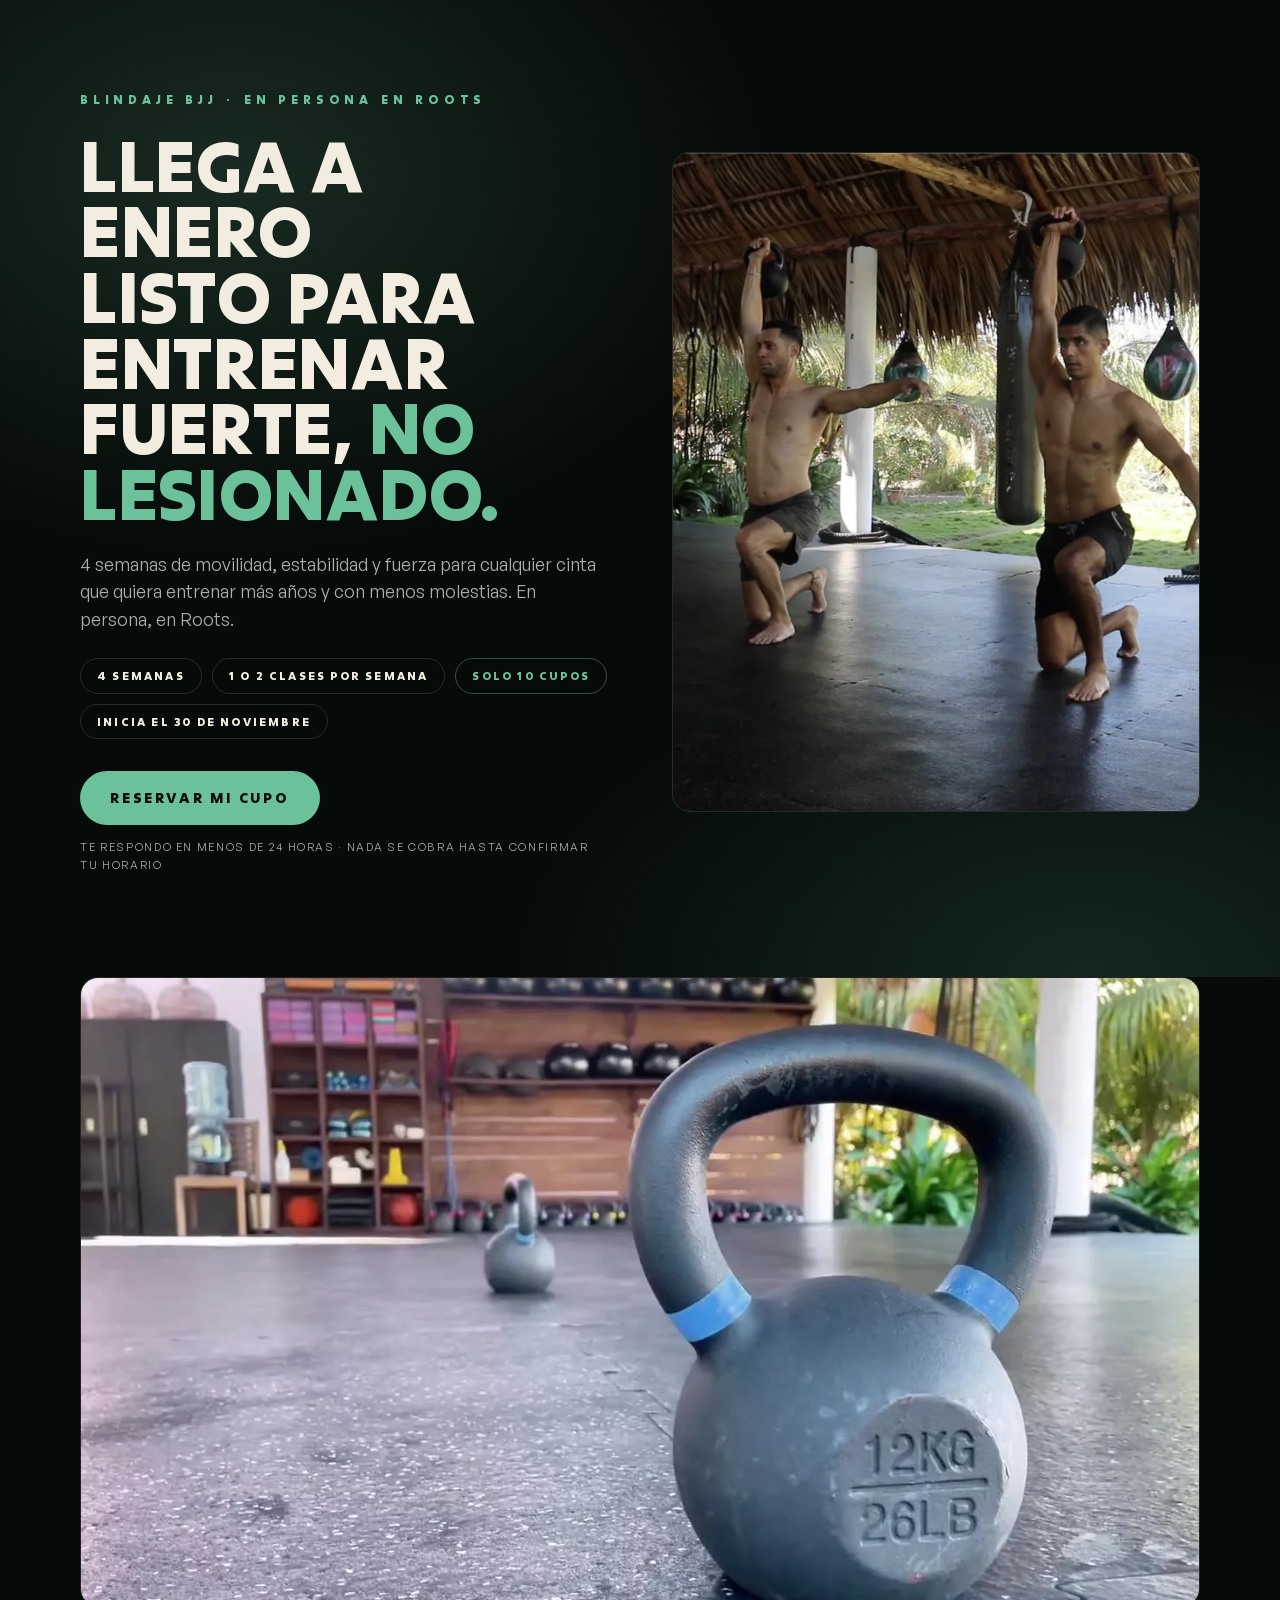
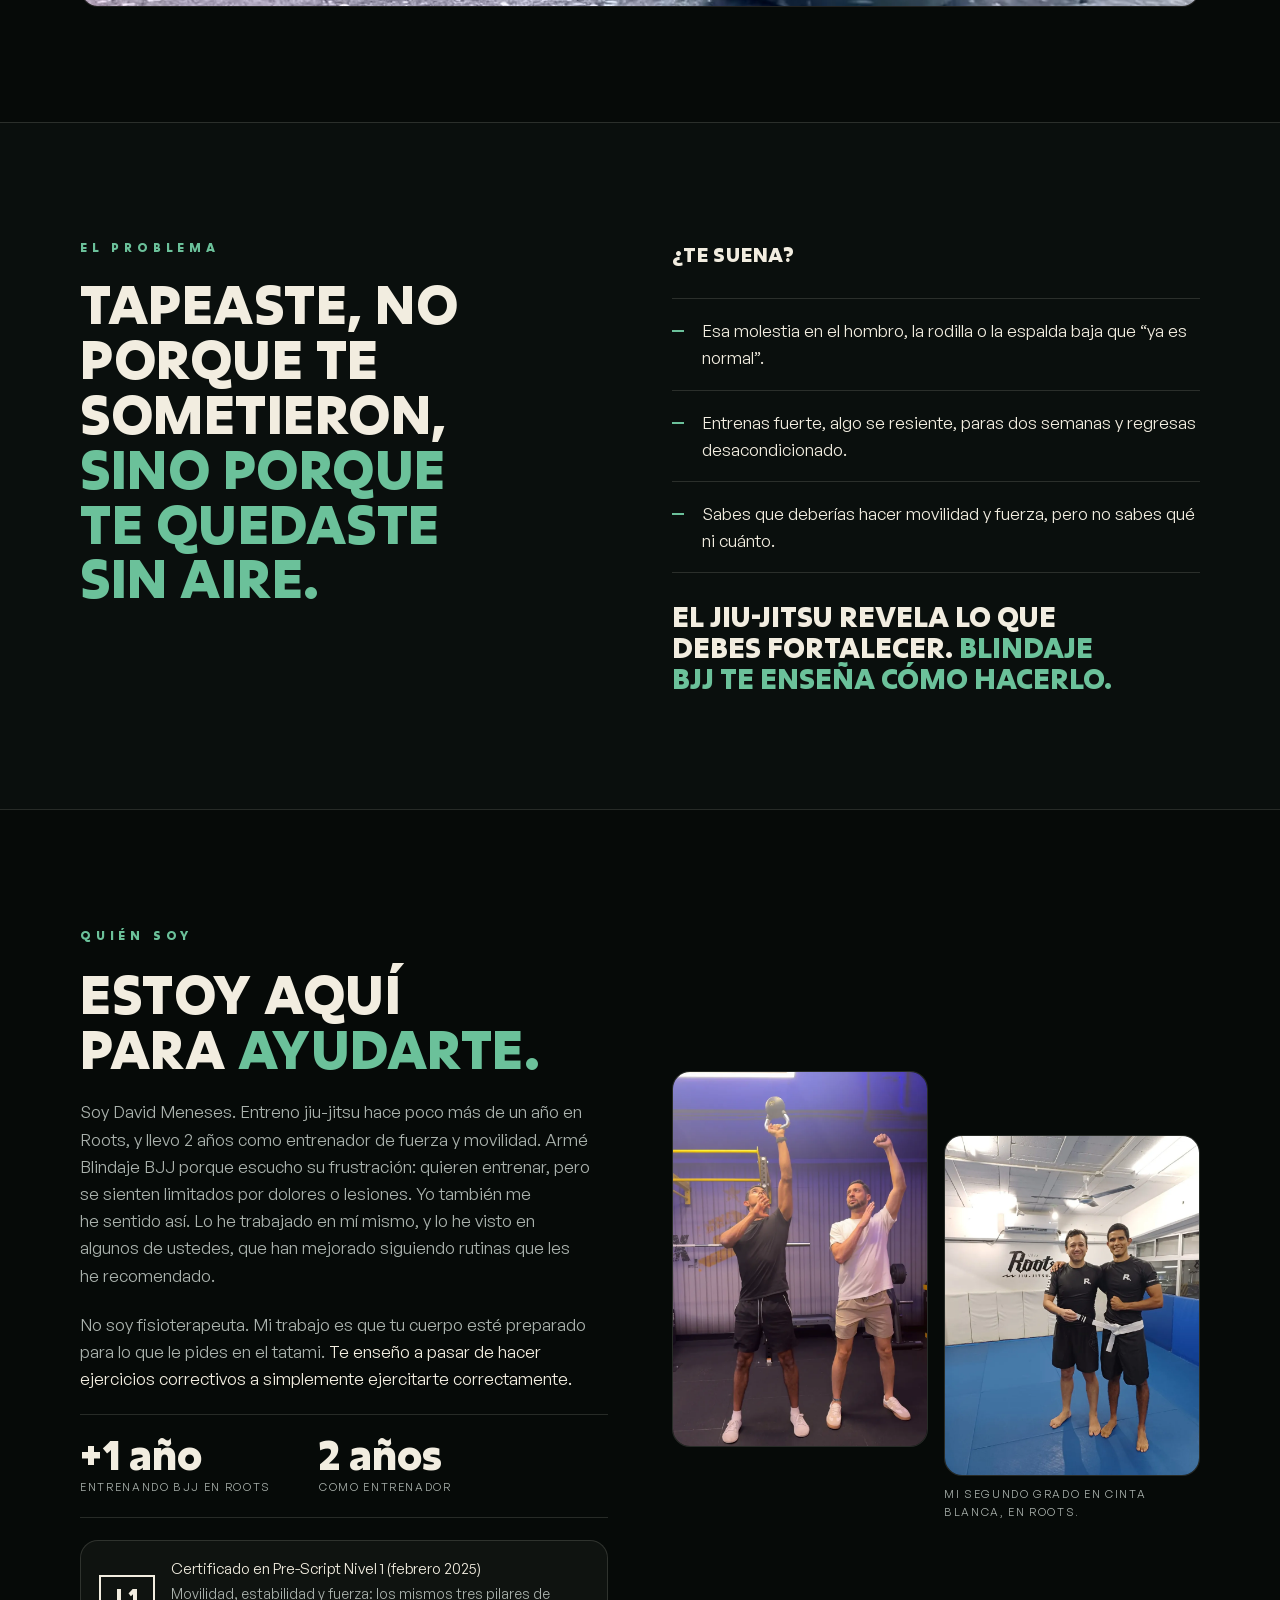
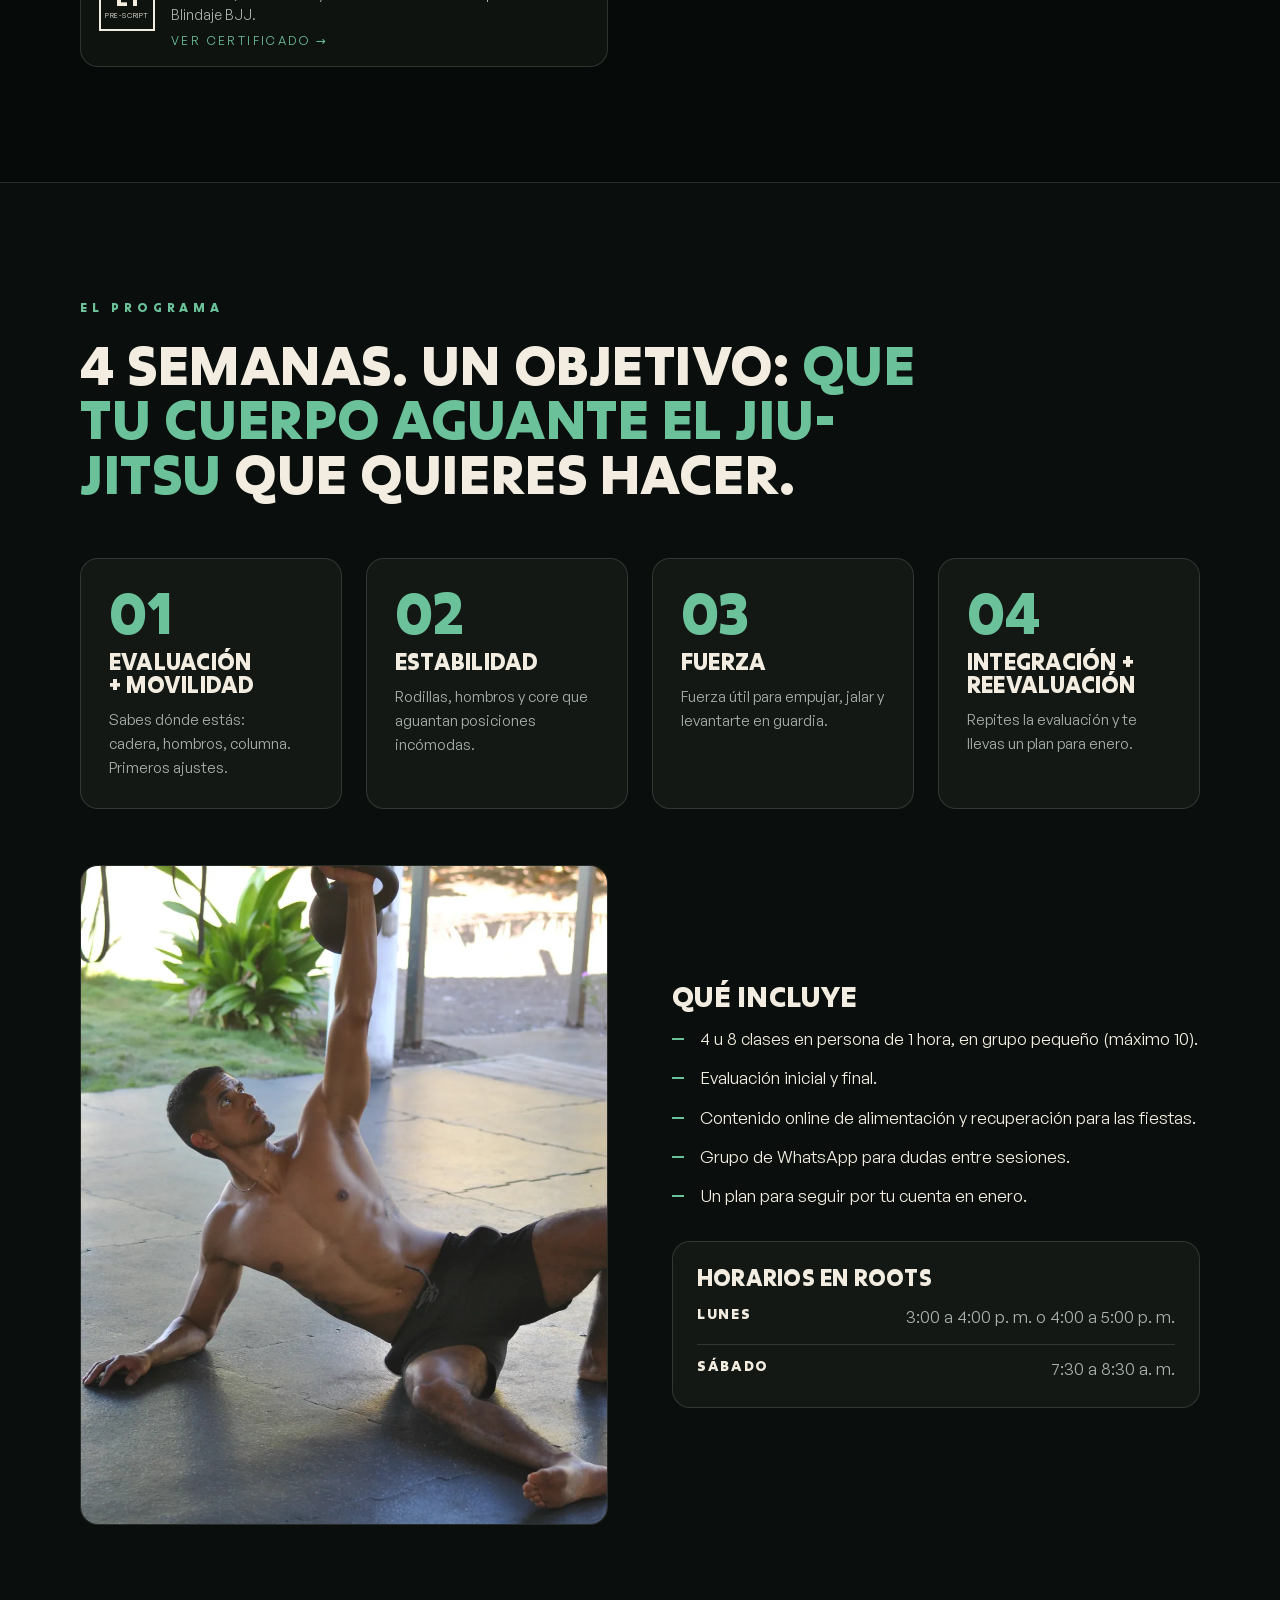
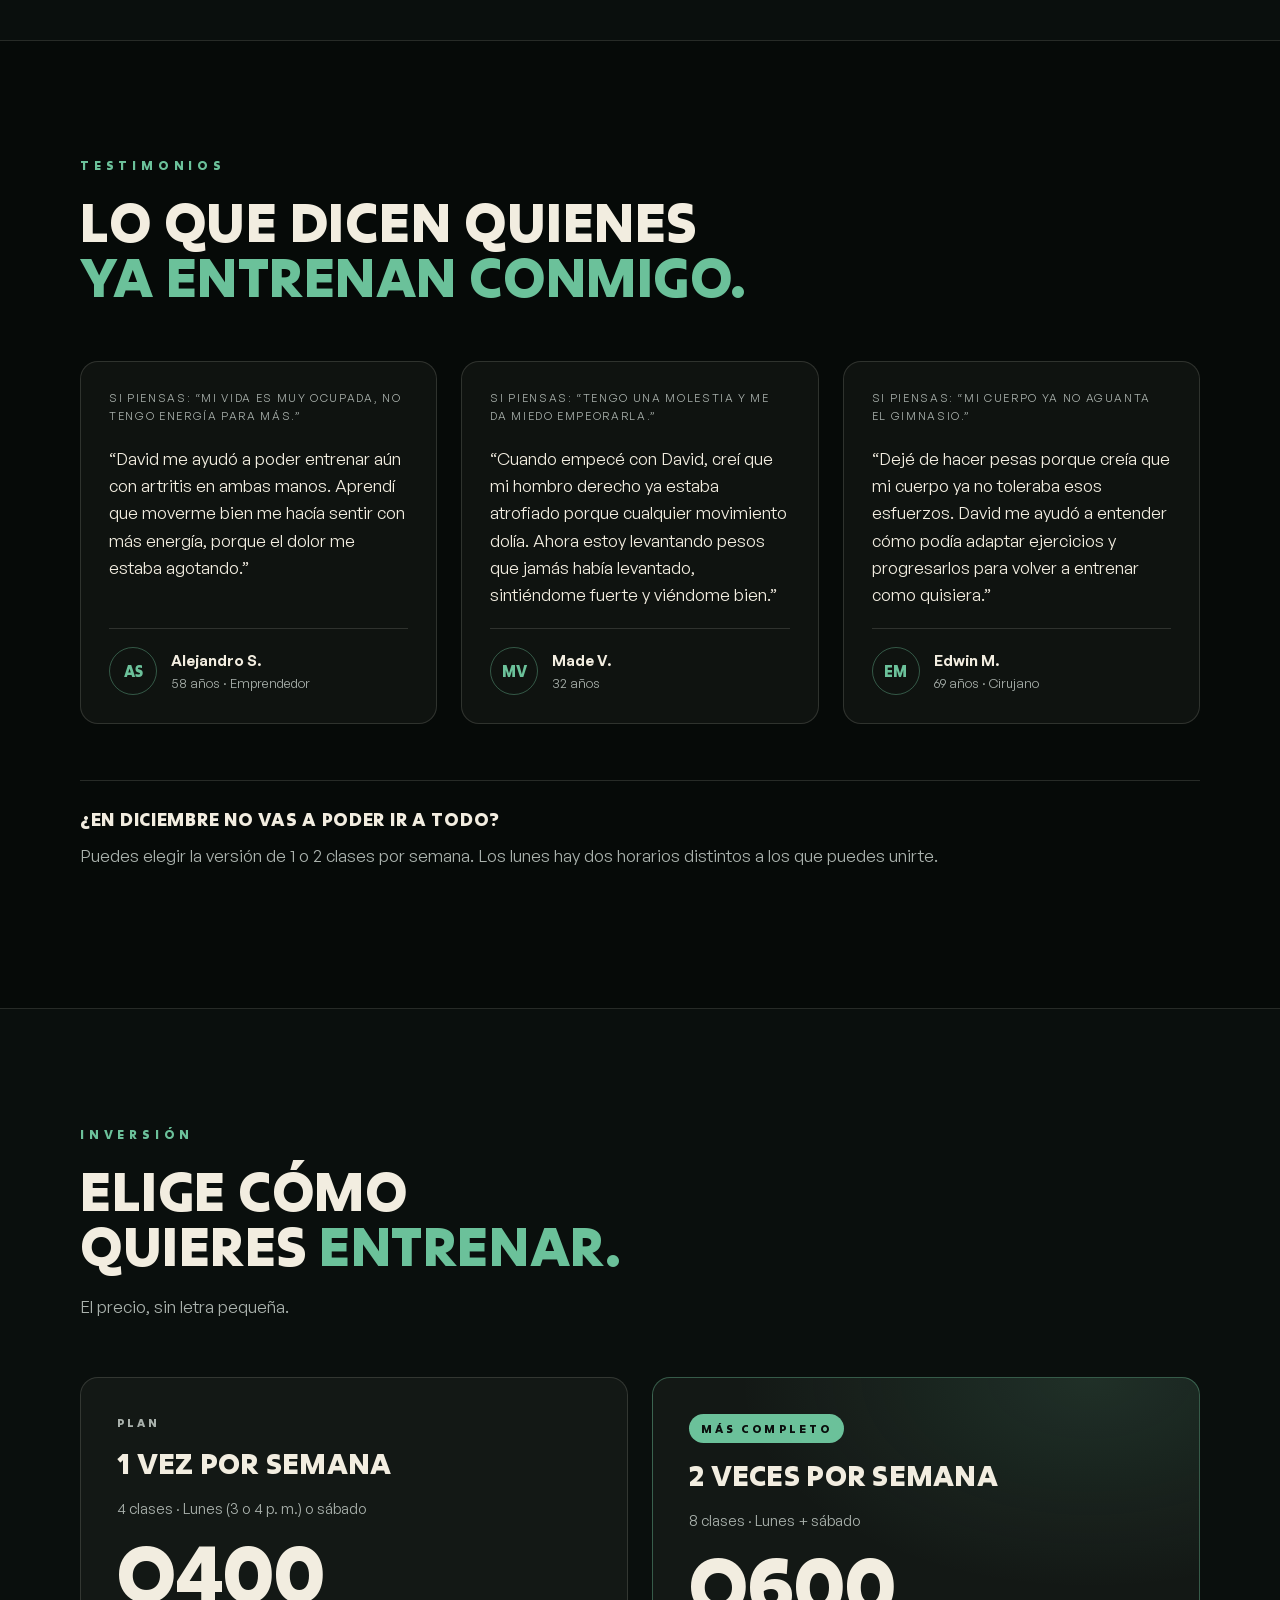
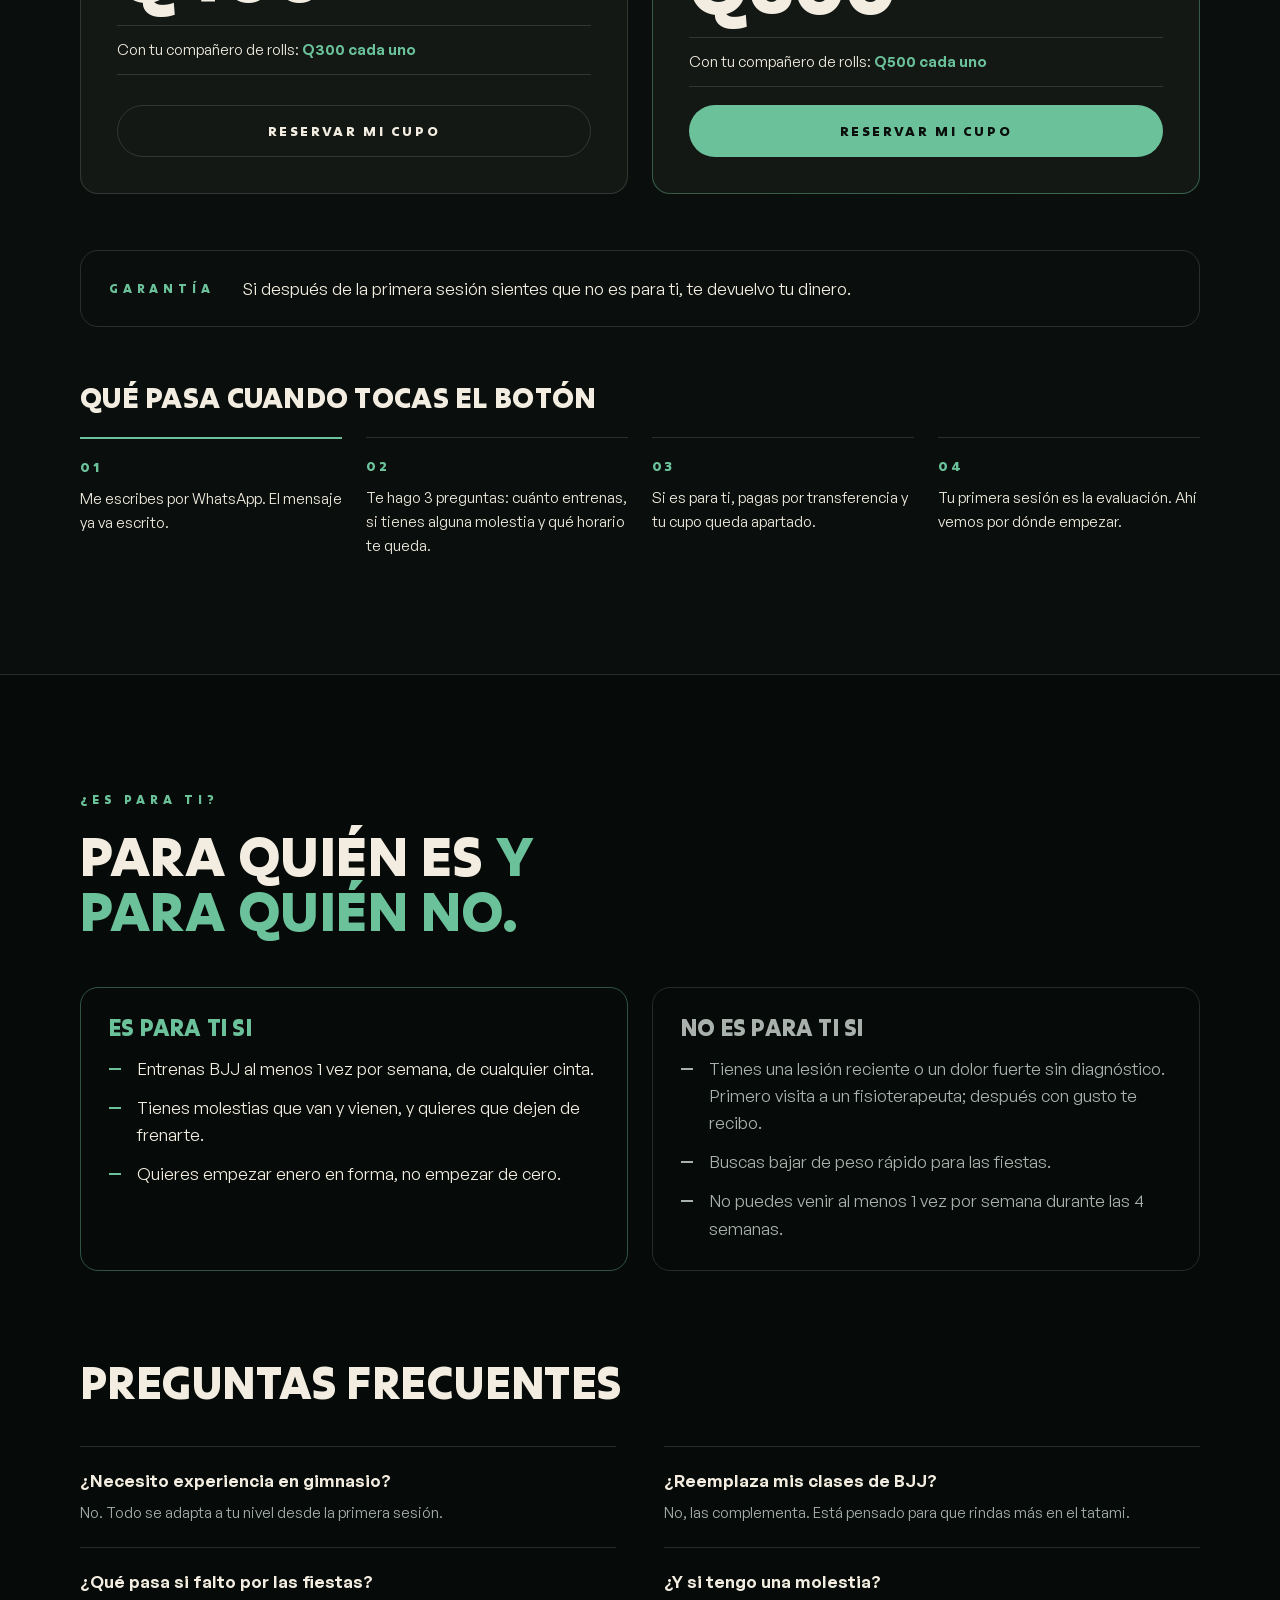
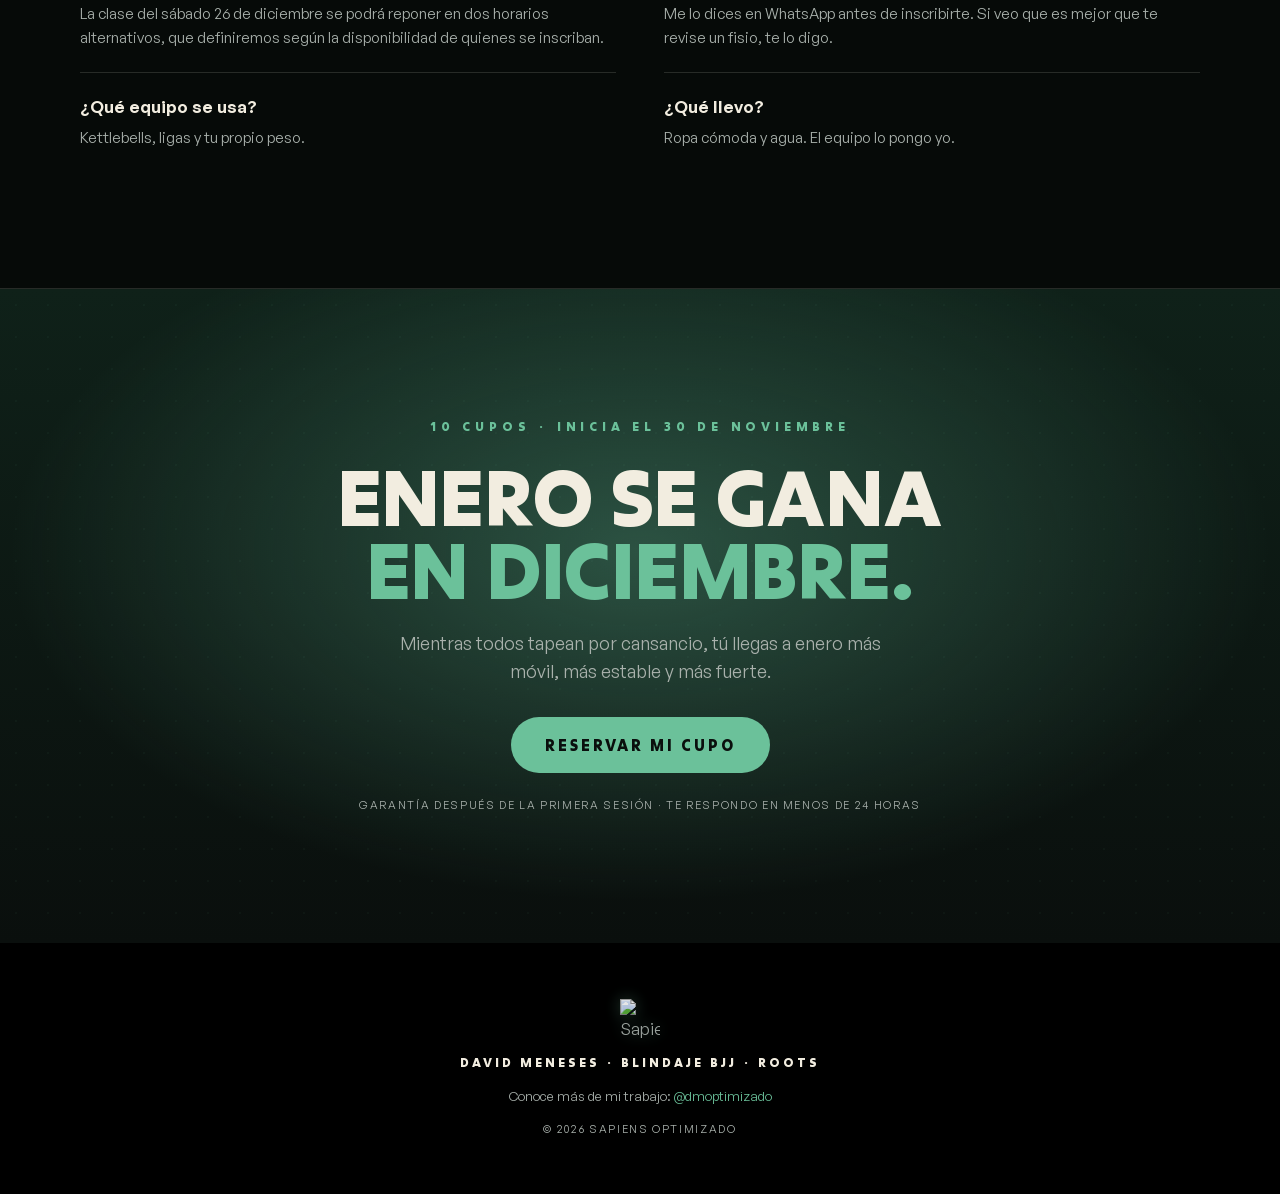
==== blindaje-bjj/index.html @ dcbd7879 "Agregar landing Blindaje BJJ Co-Authored-By: Claude Opus 5.5 <noreply@anthropic.com> Claude-Session:" ====
<!DOCTYPE html>
<html lang="es">
<head>
<meta charset="utf-8">
<meta name="viewport" content="width=device-width, initial-scale=1">
<title>Blindaje BJJ — 4 semanas para llegar a enero listo para entrenar</title>
<meta name="description" content="4 semanas de movilidad, estabilidad y fuerza para cualquier cinta que quiera entrenar más años y con menos molestias. En persona, en Roots. Solo 10 cupos.">
<meta name="theme-color" content="#0a0f0d">
<link rel="icon" href="../img/eye-logo.png" type="image/png">

<!-- Vista previa al compartir el link (WhatsApp, Instagram, Facebook) -->
<meta property="og:type" content="website">
<meta property="og:title" content="Blindaje BJJ — Llega a enero listo para entrenar fuerte">
<meta property="og:description" content="4 semanas de movilidad, estabilidad y fuerza para BJJ. En persona, en Roots. Solo 10 cupos.">
<meta property="og:image" content="https://sapiensoptimizado.com/blindaje-bjj/img/og-blindaje-bjj.jpg">
<meta property="og:url" content="https://sapiensoptimizado.com/blindaje-bjj/">
<meta name="twitter:card" content="summary_large_image">

<link rel="preload" href="fonts/Excon-Variable.woff2" as="font" type="font/woff2" crossorigin>
<link rel="preload" href="fonts/GeneralSans-Variable.woff2" as="font" type="font/woff2" crossorigin>
<link rel="stylesheet" href="css/estilos.css">
<script>document.documentElement.classList.add('js')</script>
<script src="js/main.js" defer></script>
</head>
<body>
<main>

<!-- 1. HERO -->
<section class="hero">
  <div class="wrap split">
    <div class="hero__text">
      <p class="eyebrow">Blindaje BJJ · En persona en Roots</p>
      <h1 class="hero__title">Llega a enero listo para entrenar fuerte, <em>no lesionado.</em></h1>
      <p class="lede">4 semanas de movilidad, estabilidad y fuerza para cualquier cinta que quiera entrenar más años y con menos molestias. En persona, en Roots.</p>
      <ul class="chips" aria-label="Detalles del programa">
        <li class="chip">4 semanas</li>
        <li class="chip">1 o 2 clases por semana</li>
        <li class="chip chip--accent">Solo 10 cupos</li>
        <li class="chip">Inicia el 30 de noviembre</li>
      </ul>
      <div class="cta-block">
        <a class="btn" href="https://wa.me/50234981148?text=Quiero%20construir%20mi%20blindaje%20para%20entrenar%20m%C3%A1s%20y%20sentirme%20mejor" target="_blank" rel="noopener">Reservar mi cupo</a>
        <p class="micro">Te respondo en menos de 24 horas · Nada se cobra hasta confirmar tu horario</p>
      </div>
    </div>
    <img class="photo hero__photo" src="img/hero-kbs.webp" width="1600" height="880" alt="David y un compañero haciendo press con kettlebell en rodilla" fetchpriority="high">
  </div>
</section>

<!-- VIDEO -->
<section class="video-band" aria-label="Video de entrenamiento">
  <div class="wrap">
    <video class="js-autoplay" src="video/entreno-kbs.mp4" poster="img/entreno-kbs-poster.webp" width="1280" height="720" autoplay muted loop playsinline preload="metadata" aria-label="David entrenando con kettlebells"></video>
  </div>
</section>

<!-- 2. EL PROBLEMA -->
<section class="section problem">
  <div class="wrap split split--top">
    <div class="section-head reveal">
      <p class="eyebrow">El problema</p>
      <h2 class="h2">Tapeaste, no porque te sometieron, <em>sino porque te quedaste sin aire.</em></h2>
    </div>
    <div class="problem__side reveal">
      <p class="problem__ask">¿Te suena?</p>
      <ul class="dash-list dash-list--ruled">
        <li>Esa molestia en el hombro, la rodilla o la espalda baja que “ya es normal”.</li>
        <li>Entrenas fuerte, algo se resiente, paras dos semanas y regresas desacondicionado.</li>
        <li>Sabes que deberías hacer movilidad y fuerza, pero no sabes qué ni cuánto.</li>
      </ul>
      <p class="statement">El jiu-jitsu revela lo que debes fortalecer. <em>Blindaje BJJ te enseña cómo hacerlo.</em></p>
    </div>
  </div>
</section>

<!-- 3. QUIÉN SOY -->
<section class="section section--alt">
  <div class="wrap split">
    <div class="about__text reveal">
      <p class="eyebrow">Quién soy</p>
      <h2 class="h2">Estoy aquí para <em>ayudarte.</em></h2>
      <p class="body-dim">Soy David Meneses. Entreno jiu-jitsu hace poco más de un año en Roots, y llevo 2 años como entrenador de fuerza y movilidad. Armé Blindaje BJJ porque escucho su frustración: quieren entrenar, pero se sienten limitados por dolores o lesiones. Yo también me he sentido así. Lo he trabajado en mí mismo, y lo he visto en algunos de ustedes, que han mejorado siguiendo rutinas que les he recomendado.</p>
      <p class="body-dim">No soy fisioterapeuta. Mi trabajo es que tu cuerpo esté preparado para lo que le pides en el tatami. <strong>Te enseño a pasar de hacer ejercicios correctivos a simplemente ejercitarte correctamente.</strong></p>
      <div class="stats">
        <div class="stat"><span class="stat__num">+1 año</span><span class="micro">Entrenando BJJ en Roots</span></div>
        <div class="stat"><span class="stat__num">2 años</span><span class="micro">Como entrenador</span></div>
      </div>
      <div class="cert">
        <div class="cert__badge" aria-hidden="true"><b>L1</b><span>Pre-Script</span></div>
        <div class="cert__text">
          <p class="cert__title">Certificado en Pre-Script Nivel 1 (febrero 2025)</p>
          <p class="cert__desc">Movilidad, estabilidad y fuerza: los mismos tres pilares de Blindaje BJJ.</p>
          <a class="link-arrow" href="img/certificado-prescript.jpg" target="_blank" rel="noopener">Ver certificado →</a>
        </div>
      </div>
    </div>
    <div class="about__photos reveal">
      <img class="photo photo--tall" src="img/entrenando.webp" width="900" height="1600" alt="David corrigiendo a un alumno en un ejercicio con kettlebell" loading="lazy">
      <figure>
        <img class="photo" src="img/grado-roots.webp" width="900" height="1200" alt="David recibiendo su grado en cinta blanca en Roots Jiu-Jitsu" loading="lazy">
        <figcaption class="micro">Mi segundo grado en cinta blanca, en Roots.</figcaption>
      </figure>
    </div>
  </div>
</section>

<!-- 4. EL PROGRAMA -->
<section class="section">
  <div class="wrap stack">
    <div class="section-head reveal">
      <p class="eyebrow">El programa</p>
      <h2 class="h2">4 semanas. Un objetivo: <em>que tu cuerpo aguante el jiu-jitsu</em> que quieres hacer.</h2>
    </div>
    <ol class="grid grid--4">
      <li class="card week reveal"><span class="week__num">01</span><h3 class="h3 h3--sm">Evaluación + movilidad</h3><p>Sabes dónde estás: cadera, hombros, columna. Primeros ajustes.</p></li>
      <li class="card week reveal"><span class="week__num">02</span><h3 class="h3 h3--sm">Estabilidad</h3><p>Rodillas, hombros y core que aguantan posiciones incómodas.</p></li>
      <li class="card week reveal"><span class="week__num">03</span><h3 class="h3 h3--sm">Fuerza</h3><p>Fuerza útil para empujar, jalar y levantarte en guardia.</p></li>
      <li class="card week reveal"><span class="week__num">04</span><h3 class="h3 h3--sm">Integración + reevaluación</h3><p>Repites la evaluación y te llevas un plan para enero.</p></li>
    </ol>
    <div class="split">
      <img class="photo program__photo reveal" src="img/turkish-get-up.webp" width="1000" height="1490" alt="David haciendo un Turkish get-up con kettlebell" loading="lazy">
      <div class="program__side reveal">
        <div class="program__includes">
          <h3 class="h3">Qué incluye</h3>
          <ul class="dash-list">
            <li>4 u 8 clases en persona de 1 hora, en grupo pequeño (máximo 10).</li>
            <li>Evaluación inicial y final.</li>
            <li>Contenido online de alimentación y recuperación para las fiestas.</li>
            <li>Grupo de WhatsApp para dudas entre sesiones.</li>
            <li>Un plan para seguir por tu cuenta en enero.</li>
          </ul>
        </div>
        <div class="card schedule">
          <h3 class="h3 h3--sm">Horarios en Roots</h3>
          <div class="schedule__row"><span class="schedule__day">Lunes</span><span class="schedule__time">3:00 a 4:00 p. m. o 4:00 a 5:00 p. m.</span></div>
          <div class="schedule__row"><span class="schedule__day">Sábado</span><span class="schedule__time">7:30 a 8:30 a. m.</span></div>
        </div>
      </div>
    </div>
  </div>
</section>

<!-- 5. TESTIMONIOS -->
<section class="section section--alt">
  <div class="wrap stack">
    <div class="section-head reveal">
      <p class="eyebrow">Testimonios</p>
      <h2 class="h2">Lo que dicen quienes <em>ya entrenan conmigo.</em></h2>
    </div>
    <div class="grid grid--3">
      <figure class="card quote reveal">
        <p class="micro">Si piensas: “Mi vida es muy ocupada, no tengo energía para más.”</p>
        <blockquote class="quote__quote" style="margin:0">“David me ayudó a poder entrenar aún con artritis en ambas manos. Aprendí que moverme bien me hacía sentir con más energía, porque el dolor me estaba agotando.”</blockquote>
        <figcaption class="quote__who"><span class="avatar" aria-hidden="true">AS</span><span><span class="quote__name">Alejandro S.</span><span class="quote__meta">58 años · Emprendedor</span></span></figcaption>
      </figure>
      <figure class="card quote reveal">
        <p class="micro">Si piensas: “Tengo una molestia y me da miedo empeorarla.”</p>
        <blockquote class="quote__quote" style="margin:0">“Cuando empecé con David, creí que mi hombro derecho ya estaba atrofiado porque cualquier movimiento dolía. Ahora estoy levantando pesos que jamás había levantado, sintiéndome fuerte y viéndome bien.”</blockquote>
        <figcaption class="quote__who"><span class="avatar" aria-hidden="true">MV</span><span><span class="quote__name">Made V.</span><span class="quote__meta">32 años</span></span></figcaption>
      </figure>
      <figure class="card quote reveal">
        <p class="micro">Si piensas: “Mi cuerpo ya no aguanta el gimnasio.”</p>
        <blockquote class="quote__quote" style="margin:0">“Dejé de hacer pesas porque creía que mi cuerpo ya no toleraba esos esfuerzos. David me ayudó a entender cómo podía adaptar ejercicios y progresarlos para volver a entrenar como quisiera.”</blockquote>
        <figcaption class="quote__who"><span class="avatar" aria-hidden="true">EM</span><span><span class="quote__name">Edwin M.</span><span class="quote__meta">69 años · Cirujano</span></span></figcaption>
      </figure>
    </div>
    <div class="inline-faq reveal">
      <p class="inline-faq__q">¿En diciembre no vas a poder ir a todo?</p>
      <p class="inline-faq__a">Puedes elegir la versión de 1 o 2 clases por semana. Los lunes hay dos horarios distintos a los que puedes unirte.</p>
    </div>
  </div>
</section>

<!-- 6. PRECIO -->
<section class="section" id="precio">
  <div class="wrap stack">
    <div class="section-head reveal">
      <p class="eyebrow">Inversión</p>
      <h2 class="h2">Elige cómo quieres <em>entrenar.</em></h2>
      <p class="body-dim">El precio, sin letra pequeña.</p>
    </div>
    <div class="grid grid--2">
      <article class="card plan reveal">
        <p class="plan__label">Plan</p>
        <h3 class="h3">1 vez por semana</h3>
        <p class="plan__detail">4 clases · Lunes (3 o 4 p. m.) o sábado</p>
        <p class="plan__price">Q400</p>
        <p class="plan__partner">Con tu compañero de rolls: <b>Q300 cada uno</b></p>
        <a class="btn btn--ghost" href="https://wa.me/50234981148?text=Quiero%20construir%20mi%20blindaje%20para%20entrenar%20m%C3%A1s%20y%20sentirme%20mejor" target="_blank" rel="noopener">Reservar mi cupo</a>
      </article>
      <article class="card plan plan--featured reveal">
        <p class="plan__badge">Más completo</p>
        <h3 class="h3">2 veces por semana</h3>
        <p class="plan__detail">8 clases · Lunes + sábado</p>
        <p class="plan__price">Q600</p>
        <p class="plan__partner">Con tu compañero de rolls: <b>Q500 cada uno</b></p>
        <a class="btn" href="https://wa.me/50234981148?text=Quiero%20construir%20mi%20blindaje%20para%20entrenar%20m%C3%A1s%20y%20sentirme%20mejor" target="_blank" rel="noopener">Reservar mi cupo</a>
      </article>
    </div>
    <div class="guarantee reveal">
      <p class="eyebrow">Garantía</p>
      <p>Si después de la primera sesión sientes que no es para ti, te devuelvo tu dinero.</p>
    </div>
    <div class="stack reveal" style="gap:24px">
      <h3 class="h3">Qué pasa cuando tocas el botón</h3>
      <ol class="steps">
        <li><span class="steps__num">01</span><span>Me escribes por WhatsApp. El mensaje ya va escrito.</span></li>
        <li><span class="steps__num">02</span><span>Te hago 3 preguntas: cuánto entrenas, si tienes alguna molestia y qué horario te queda.</span></li>
        <li><span class="steps__num">03</span><span>Si es para ti, pagas por transferencia y tu cupo queda apartado.</span></li>
        <li><span class="steps__num">04</span><span>Tu primera sesión es la evaluación. Ahí vemos por dónde empezar.</span></li>
      </ol>
    </div>
  </div>
</section>

<!-- 7. PARA QUIÉN + FAQ -->
<section class="section section--alt">
  <div class="wrap stack" style="gap:clamp(56px,7vw,96px)">
    <div class="stack" style="gap:clamp(32px,4vw,48px)">
      <div class="section-head reveal">
        <p class="eyebrow">¿Es para ti?</p>
        <h2 class="h2">Para quién es <em>y para quién no.</em></h2>
      </div>
      <div class="grid grid--2">
        <div class="fit fit--yes reveal">
          <h3 class="h3 h3--sm">Es para ti si</h3>
          <ul class="dash-list">
            <li>Entrenas BJJ al menos 1 vez por semana, de cualquier cinta.</li>
            <li>Tienes molestias que van y vienen, y quieres que dejen de frenarte.</li>
            <li>Quieres empezar enero en forma, no empezar de cero.</li>
          </ul>
        </div>
        <div class="fit fit--no reveal">
          <h3 class="h3 h3--sm">No es para ti si</h3>
          <ul class="dash-list dash-list--muted">
            <li>Tienes una lesión reciente o un dolor fuerte sin diagnóstico. Primero visita a un fisioterapeuta; después con gusto te recibo.</li>
            <li>Buscas bajar de peso rápido para las fiestas.</li>
            <li>No puedes venir al menos 1 vez por semana durante las 4 semanas.</li>
          </ul>
        </div>
      </div>
    </div>
    <div class="stack" style="gap:clamp(28px,4vw,40px)">
      <h2 class="faq-title reveal">Preguntas frecuentes</h2>
      <div class="faq">
        <div class="faq__item"><h3>¿Necesito experiencia en gimnasio?</h3><p>No. Todo se adapta a tu nivel desde la primera sesión.</p></div>
        <div class="faq__item"><h3>¿Reemplaza mis clases de BJJ?</h3><p>No, las complementa. Está pensado para que rindas más en el tatami.</p></div>
        <div class="faq__item"><h3>¿Qué pasa si falto por las fiestas?</h3><p>La clase del sábado 26 de diciembre se podrá reponer en dos horarios alternativos, que definiremos según la disponibilidad de quienes se inscriban.</p></div>
        <div class="faq__item"><h3>¿Y si tengo una molestia?</h3><p>Me lo dices en WhatsApp antes de inscribirte. Si veo que es mejor que te revise un fisio, te lo digo.</p></div>
        <div class="faq__item"><h3>¿Qué equipo se usa?</h3><p>Kettlebells, ligas y tu propio peso.</p></div>
        <div class="faq__item"><h3>¿Qué llevo?</h3><p>Ropa cómoda y agua. El equipo lo pongo yo.</p></div>
      </div>
    </div>
  </div>
</section>

<!-- 8. CIERRE -->
<section class="closing">
  <div class="closing__inner reveal">
    <p class="eyebrow">10 cupos · Inicia el 30 de noviembre</p>
    <h2 class="closing__title">Enero se gana <em>en diciembre.</em></h2>
    <p class="lede">Mientras todos tapean por cansancio, tú llegas a enero más móvil, más estable y más fuerte.</p>
    <a class="btn btn--lg" href="https://wa.me/50234981148?text=Quiero%20construir%20mi%20blindaje%20para%20entrenar%20m%C3%A1s%20y%20sentirme%20mejor" target="_blank" rel="noopener">Reservar mi cupo</a>
    <p class="micro">Garantía después de la primera sesión · Te respondo en menos de 24 horas</p>
  </div>
</section>

</main>

<footer class="footer">
  <div class="footer__inner">
    <img class="footer__mark" src="../img/eye-logo.png" width="40" height="40" alt="Sapiens Optimizado" loading="lazy">
    <p class="footer__name">David Meneses · Blindaje BJJ · Roots</p>
    <p class="footer__ig">Conoce más de mi trabajo: <a href="https://www.instagram.com/dmoptimizado/" target="_blank" rel="noopener">@dmoptimizado</a></p>
    <p class="micro">© <span id="year">2026</span> Sapiens Optimizado</p>
  </div>
</footer>
</body>
</html>
---- blindaje-bjj/css/estilos.css ----
/* Blindaje BJJ — landing page · Sapiens Optimizado (tema oscuro web) */

/* ── Fuentes ─────────────────────────────────────────────── */
@font-face{
  font-family:"Excon";
  src:url("../fonts/Excon-Variable.woff2") format("woff2");
  font-weight:100 900;
  font-style:normal;
  font-display:swap;
}
@font-face{
  font-family:"General Sans";
  src:url("../fonts/GeneralSans-Variable.woff2") format("woff2");
  font-weight:200 700;
  font-style:normal;
  font-display:swap;
}

/* ── Tokens (Sapiens Optimizado Design System) ───────────── */
:root{
  --bg:#0a0f0d;
  --bg-alt:#060a08;
  --black:#000;
  --ink:#f2ede0;
  --ink-dim:#a9b1ac;
  --green:#6bc19a;
  --green-mid:#4a8a70;
  --green-deep:#1b3b30;
  --line:rgba(242,237,224,.14);
  --line-accent:rgba(107,193,154,.4);
  --card:rgba(242,237,224,.04);
  --card-hover:rgba(107,193,154,.08);

  --font-display:"Excon","Bebas Neue","Arial Narrow",sans-serif;
  --font-body:"General Sans","Inter",system-ui,-apple-system,sans-serif;

  --wrap:1200px;
  --gutter:clamp(20px,4vw,40px);
  --section-y:clamp(72px,9vw,128px);
  --radius-card:18px;
  --radius-pill:999px;

  --ease:cubic-bezier(.2,.7,.2,1);
  --shadow-action:0 20px 40px -20px rgba(107,193,154,.7);
  --shadow-cta-strong:0 20px 50px -20px rgba(107,193,154,.9);
}

/* ── Base ────────────────────────────────────────────────── */
*,*::before,*::after{box-sizing:border-box}
html{-webkit-text-size-adjust:100%}
body{
  margin:0;
  background:var(--bg);
  color:var(--ink);
  font-family:var(--font-body);
  font-size:17px;
  line-height:1.6;
  -webkit-font-smoothing:antialiased;
}
img,video{display:block;max-width:100%;height:auto}
h1,h2,h3{
  margin:0;
  font-family:var(--font-display);
  font-weight:800;
  text-transform:uppercase;
  letter-spacing:.01em;
  text-wrap:balance;
}
h1 em,h2 em,h3 em,.statement em{font-style:normal;color:var(--green)}
p{margin:0;text-wrap:pretty}
ul,ol{margin:0;padding:0;list-style:none}
figure{margin:0}
a{color:var(--green);text-decoration:none;transition:color .25s var(--ease)}
a:hover{color:var(--ink)}
:focus-visible{outline:2px solid var(--green);outline-offset:3px}

.wrap{max-width:var(--wrap);margin:0 auto;padding:0 var(--gutter)}
.section{padding:var(--section-y) 0}
.section--alt{background:var(--bg-alt);border-top:1px solid var(--line);border-bottom:1px solid var(--line)}
.split{display:grid;grid-template-columns:repeat(auto-fit,minmax(min(100%,460px),1fr));gap:clamp(36px,5vw,72px);align-items:center}
.split--top{align-items:start}
.stack{display:flex;flex-direction:column;gap:clamp(40px,5vw,56px)}
.section-head{display:flex;flex-direction:column;gap:20px;max-width:880px}

/* ── Tipografía ──────────────────────────────────────────── */
.eyebrow{
  font-family:var(--font-display);font-weight:800;
  font-size:12px;letter-spacing:.4em;text-transform:uppercase;color:var(--green);
}
.h2{font-size:clamp(32px,4.2vw,56px);line-height:1.02}
.h3{font-size:28px;line-height:1.05}
.h3--sm{font-size:22px}
.lede{max-width:52ch;color:var(--ink-dim);font-size:clamp(17px,1.4vw,20px);line-height:1.55}
.body-dim{color:var(--ink-dim);max-width:60ch}
.micro{font-size:11px;letter-spacing:.15em;text-transform:uppercase;color:var(--ink-dim)}
.statement{font-family:var(--font-display);font-weight:800;font-size:clamp(22px,2.2vw,30px);line-height:1.1;text-transform:uppercase;text-wrap:balance}

/* ── Botones ─────────────────────────────────────────────── */
.btn{
  display:inline-flex;align-items:center;justify-content:center;
  min-height:54px;padding:14px 30px;border-radius:var(--radius-pill);
  background:var(--green);color:var(--bg);
  font-family:var(--font-display);font-weight:800;font-size:14px;letter-spacing:.2em;text-transform:uppercase;
  transition:transform .25s var(--ease),box-shadow .25s var(--ease),border-color .25s var(--ease),color .25s var(--ease);
}
.btn:hover{color:var(--bg);transform:translateY(-2px);box-shadow:var(--shadow-action)}
.btn--ghost{background:transparent;color:var(--ink);border:1px solid var(--line)}
.btn--ghost:hover{color:var(--green);border-color:var(--green);transform:none;box-shadow:none}
.btn--lg{min-height:56px;padding:16px 34px;font-size:15px}
.btn--lg:hover{transform:translateY(-3px);box-shadow:var(--shadow-cta-strong)}

/* ── Lista con guion verde ───────────────────────────────── */
.dash-list{display:flex;flex-direction:column;gap:12px}
.dash-list li{display:flex;gap:16px;align-items:baseline}
.dash-list li::before{content:"";flex:none;width:12px;height:2px;background:var(--green);transform:translateY(-5px)}
.dash-list--muted{color:var(--ink-dim)}
.dash-list--muted li::before{background:var(--ink-dim)}
.dash-list--ruled{gap:0}
.dash-list--ruled li{padding:18px 0;border-top:1px solid var(--line);gap:18px}
.dash-list--ruled li:last-child{border-bottom:1px solid var(--line)}

/* ── Tarjetas ────────────────────────────────────────────── */
.card{
  background:var(--card);border:1px solid var(--line);border-radius:var(--radius-card);
  padding:28px;display:flex;flex-direction:column;gap:12px;
}
.grid{display:grid;gap:24px}
.grid--4{grid-template-columns:repeat(auto-fit,minmax(min(100%,240px),1fr))}
.grid--3{grid-template-columns:repeat(auto-fit,minmax(min(100%,300px),1fr))}
.grid--2{grid-template-columns:repeat(auto-fit,minmax(min(100%,340px),1fr))}
.photo{width:100%;object-fit:cover;border-radius:var(--radius-card);border:1px solid var(--line);background:var(--bg-alt)}

/* ── 1. Hero ─────────────────────────────────────────────── */
.hero{
  padding:clamp(48px,7vw,104px) 0 clamp(64px,8vw,112px);
  background:
    radial-gradient(900px 640px at 18% 18%,rgba(107,193,154,.18),transparent 60%),
    radial-gradient(900px 520px at 85% 100%,rgba(27,59,48,.6),transparent 65%),
    var(--bg-alt);
}
.hero__text{display:flex;flex-direction:column;gap:24px}
.hero__title{font-size:clamp(42px,5.4vw,80px);line-height:.95}
.chips{display:flex;flex-wrap:wrap;gap:10px}
.chip{
  padding:8px 16px;border:1px solid var(--line);border-radius:var(--radius-pill);
  font-family:var(--font-display);font-weight:800;font-size:11px;letter-spacing:.2em;text-transform:uppercase;
}
.chip--accent{border-color:var(--line-accent);color:var(--green)}
.cta-block{display:flex;flex-direction:column;align-items:flex-start;gap:14px;margin-top:8px}
.hero__photo{aspect-ratio:4/5;object-position:56% 50%}

/* ── Video ───────────────────────────────────────────────── */
.video-band{padding:0 0 var(--section-y);background:var(--bg-alt)}
.video-band video{width:100%;aspect-ratio:16/9;object-fit:cover;border-radius:var(--radius-card);border:1px solid var(--line);background:var(--black)}

/* ── 2. El problema ──────────────────────────────────────── */
.problem{border-top:1px solid var(--line)}
.problem__side{display:flex;flex-direction:column;gap:28px}
.problem__ask{font-family:var(--font-display);font-weight:800;font-size:20px;letter-spacing:.04em;text-transform:uppercase}

/* ── 3. Quién soy ────────────────────────────────────────── */
.about__text{display:flex;flex-direction:column;gap:22px}
.about__text strong{color:var(--ink);font-weight:inherit}
.stats{display:flex;flex-wrap:wrap;gap:clamp(24px,4vw,48px);padding:20px 0;border-top:1px solid var(--line);border-bottom:1px solid var(--line)}
.stat{display:flex;flex-direction:column;gap:4px}
.stat__num{font-family:var(--font-display);font-weight:800;font-size:40px;line-height:1}
.cert{display:flex;align-items:center;gap:16px;padding:16px 18px;border:1px solid var(--line);border-radius:var(--radius-card);background:var(--card)}
.cert__badge{flex:none;width:56px;height:56px;border:2px solid var(--ink);display:flex;flex-direction:column;align-items:center;justify-content:center;line-height:1}
.cert__badge b{font-family:var(--font-display);font-weight:800;font-size:22px}
.cert__badge span{font-size:7px;letter-spacing:.08em;text-transform:uppercase;margin-top:3px}
.cert__text{display:flex;flex-direction:column;gap:2px;min-width:0}
.cert__title{font-size:15px}
.cert__desc{font-size:14px;line-height:1.5;color:var(--ink-dim)}
.link-arrow{margin-top:4px;align-self:flex-start;font-size:12px;letter-spacing:.2em;text-transform:uppercase}
.about__photos{display:grid;grid-template-columns:repeat(2,minmax(0,1fr));gap:16px;align-items:start}
.about__photos .photo--tall{aspect-ratio:3/4.4;object-position:50% 30%}
.about__photos figure{display:flex;flex-direction:column;gap:10px;margin-top:clamp(32px,5vw,64px)}
.about__photos figure .photo{aspect-ratio:3/4;object-position:50% 40%}

/* ── 4. El programa ──────────────────────────────────────── */
.week__num{font-family:var(--font-display);font-weight:800;font-size:56px;line-height:.9;color:var(--green)}
.week p{color:var(--ink-dim);font-size:15px}
.program__photo{aspect-ratio:4/5;object-position:40% 40%}
.program__side{display:flex;flex-direction:column;gap:32px}
.program__includes{display:flex;flex-direction:column;gap:14px}
.schedule{gap:14px;padding:24px}
.schedule__row{display:flex;flex-wrap:wrap;justify-content:space-between;gap:4px 16px}
.schedule__row + .schedule__row{padding-top:10px;border-top:1px solid var(--line)}
.schedule__day{font-family:var(--font-display);font-weight:800;letter-spacing:.12em;text-transform:uppercase;font-size:14px}
.schedule__time{color:var(--ink-dim)}

/* ── 5. Testimonios ──────────────────────────────────────── */
.quote{gap:20px}
.quote__quote{font-size:17px}
.quote__who{margin-top:auto;display:flex;align-items:center;gap:14px;padding-top:18px;border-top:1px solid var(--line)}
.avatar{flex:none;width:48px;height:48px;border-radius:50%;border:1px solid var(--line-accent);display:flex;align-items:center;justify-content:center;font-family:var(--font-display);font-weight:800;font-size:15px;color:var(--green);overflow:hidden}
.avatar img{width:100%;height:100%;object-fit:cover}
.quote__name{display:block;font-weight:600;font-size:15px}
.quote__meta{display:block;font-size:13px;color:var(--ink-dim)}
.inline-faq{display:flex;flex-wrap:wrap;align-items:baseline;gap:8px 24px;padding:24px 0;border-top:1px solid var(--line)}
.inline-faq__q{font-family:var(--font-display);font-weight:800;font-size:18px;text-transform:uppercase;letter-spacing:.04em}
.inline-faq__a{color:var(--ink-dim)}

/* ── 6. Precio ───────────────────────────────────────────── */
.plan{padding:clamp(24px,3vw,36px);gap:18px}
.plan--featured{border-color:var(--line-accent);background:radial-gradient(500px 300px at 80% 0%,rgba(107,193,154,.14),transparent 70%),var(--card)}
.plan__label{font-family:var(--font-display);font-weight:800;letter-spacing:.28em;font-size:11px;text-transform:uppercase;color:var(--ink-dim)}
.plan__badge{align-self:flex-start;padding:6px 12px;border-radius:var(--radius-pill);background:var(--green);color:var(--bg);font-family:var(--font-display);font-weight:800;letter-spacing:.28em;font-size:11px;text-transform:uppercase}
.plan__detail{color:var(--ink-dim);font-size:15px}
.plan__price{font-family:var(--font-display);font-weight:800;font-size:clamp(56px,6vw,76px);line-height:.9}
.plan__partner{font-size:15px;padding:12px 0;border-top:1px solid var(--line);border-bottom:1px solid var(--line)}
.plan__partner b{color:var(--green);font-weight:600}
.plan .btn{margin-top:auto;font-size:13px;min-height:52px}
.guarantee{display:flex;flex-wrap:wrap;align-items:center;gap:16px 28px;padding:24px 28px;border:1px solid var(--line);border-radius:var(--radius-card)}
.guarantee p:last-child{flex:1 1 360px}
.steps{display:grid;grid-template-columns:repeat(auto-fit,minmax(min(100%,230px),1fr));gap:24px}
.steps li{display:flex;flex-direction:column;gap:10px;padding-top:18px;border-top:1px solid var(--line);font-size:15px}
.steps li:first-child{border-top:2px solid var(--green)}
.steps__num{font-family:var(--font-display);font-weight:800;font-size:13px;letter-spacing:.2em;color:var(--green)}

/* ── 7. Para quién + FAQ ─────────────────────────────────── */
.fit{border:1px solid var(--line);border-radius:var(--radius-card);padding:28px;display:flex;flex-direction:column;gap:16px}
.fit--yes{border-color:var(--line-accent)}
.fit--yes h3{color:var(--green)}
.fit--no h3{color:var(--ink-dim)}
.faq-title{font-size:clamp(28px,3.4vw,44px);line-height:1.05}
.faq{display:grid;grid-template-columns:repeat(auto-fit,minmax(min(100%,380px),1fr));gap:0 48px}
.faq__item{display:flex;flex-direction:column;gap:8px;padding:22px 0;border-top:1px solid var(--line)}
.faq__item h3{font-family:var(--font-body);font-weight:600;font-size:17px;line-height:1.4;text-transform:none;letter-spacing:0}
.faq__item p{color:var(--ink-dim);font-size:15px}

/* ── 8. Cierre ───────────────────────────────────────────── */
.closing{
  position:relative;overflow:hidden;text-align:center;
  padding:clamp(80px,10vw,140px) 0;
  background:radial-gradient(900px 500px at 50% 40%,rgba(74,138,112,.5),transparent 70%),linear-gradient(180deg,#0f2119,var(--bg));
}
.closing::before{content:"";position:absolute;inset:0;background-image:radial-gradient(rgba(107,193,154,.08) 1px,transparent 1px);background-size:32px 32px;opacity:.5;pointer-events:none}
.closing__inner{position:relative;max-width:880px;margin:0 auto;padding:0 var(--gutter);display:flex;flex-direction:column;align-items:center;gap:24px}
.closing__title{font-size:clamp(40px,6vw,88px);line-height:.95}
.closing .btn{margin-top:8px}

/* ── Footer ──────────────────────────────────────────────── */
.footer{background:var(--black);padding:56px var(--gutter);text-align:center;color:var(--ink-dim)}
.footer__inner{max-width:800px;margin:0 auto;display:flex;flex-direction:column;align-items:center;gap:14px}
.footer__mark{width:40px;height:40px;opacity:.9;filter:drop-shadow(0 0 8px rgba(107,193,154,.35))}
.footer__name{font-family:var(--font-display);font-weight:800;letter-spacing:.25em;font-size:12px;color:var(--ink);text-transform:uppercase}
.footer__ig{font-size:13px}

/* ── Aparición al hacer scroll ───────────────────────────── */
.js .reveal{opacity:0;transform:translateY(28px);transition:opacity .9s var(--ease),transform .9s var(--ease)}
.js .reveal.is-visible{opacity:1;transform:none}

@media (prefers-reduced-motion:reduce){
  *,*::before,*::after{animation:none!important;transition:none!important}
  .js .reveal{opacity:1;transform:none}
}
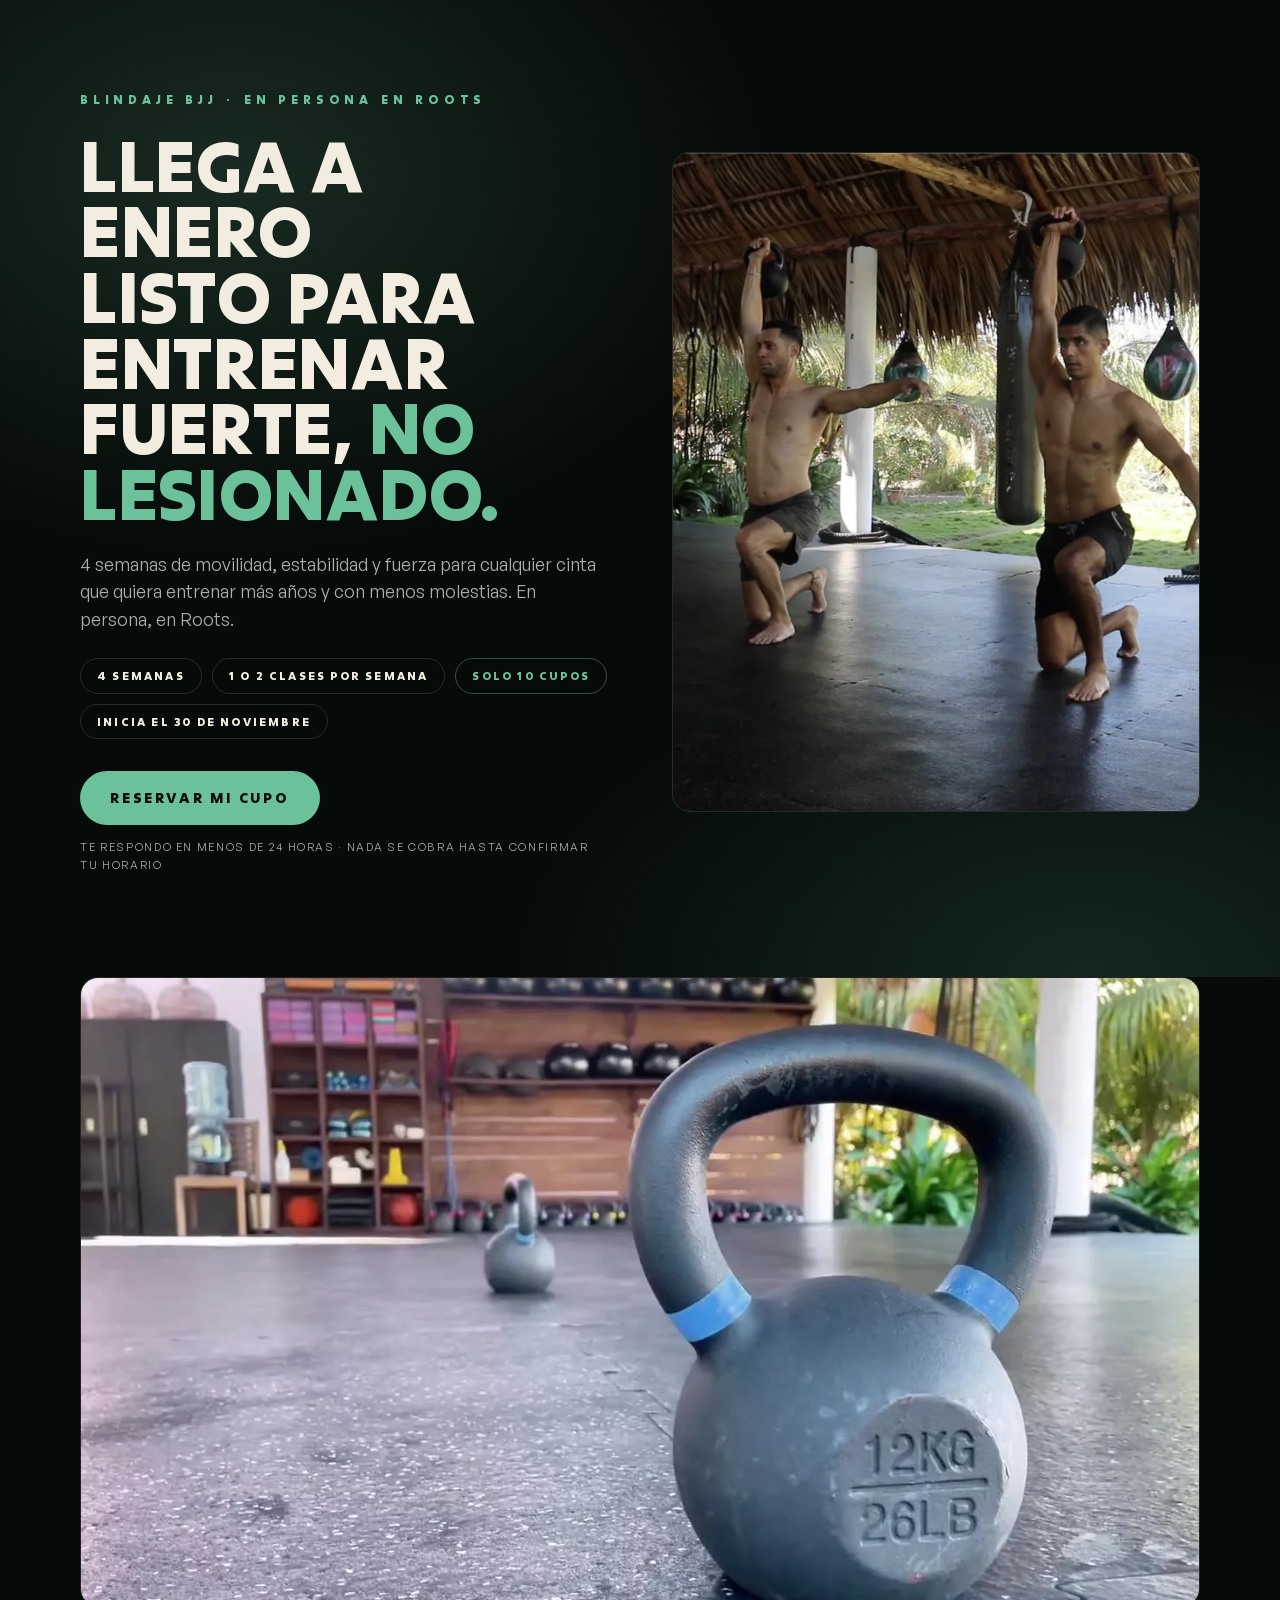
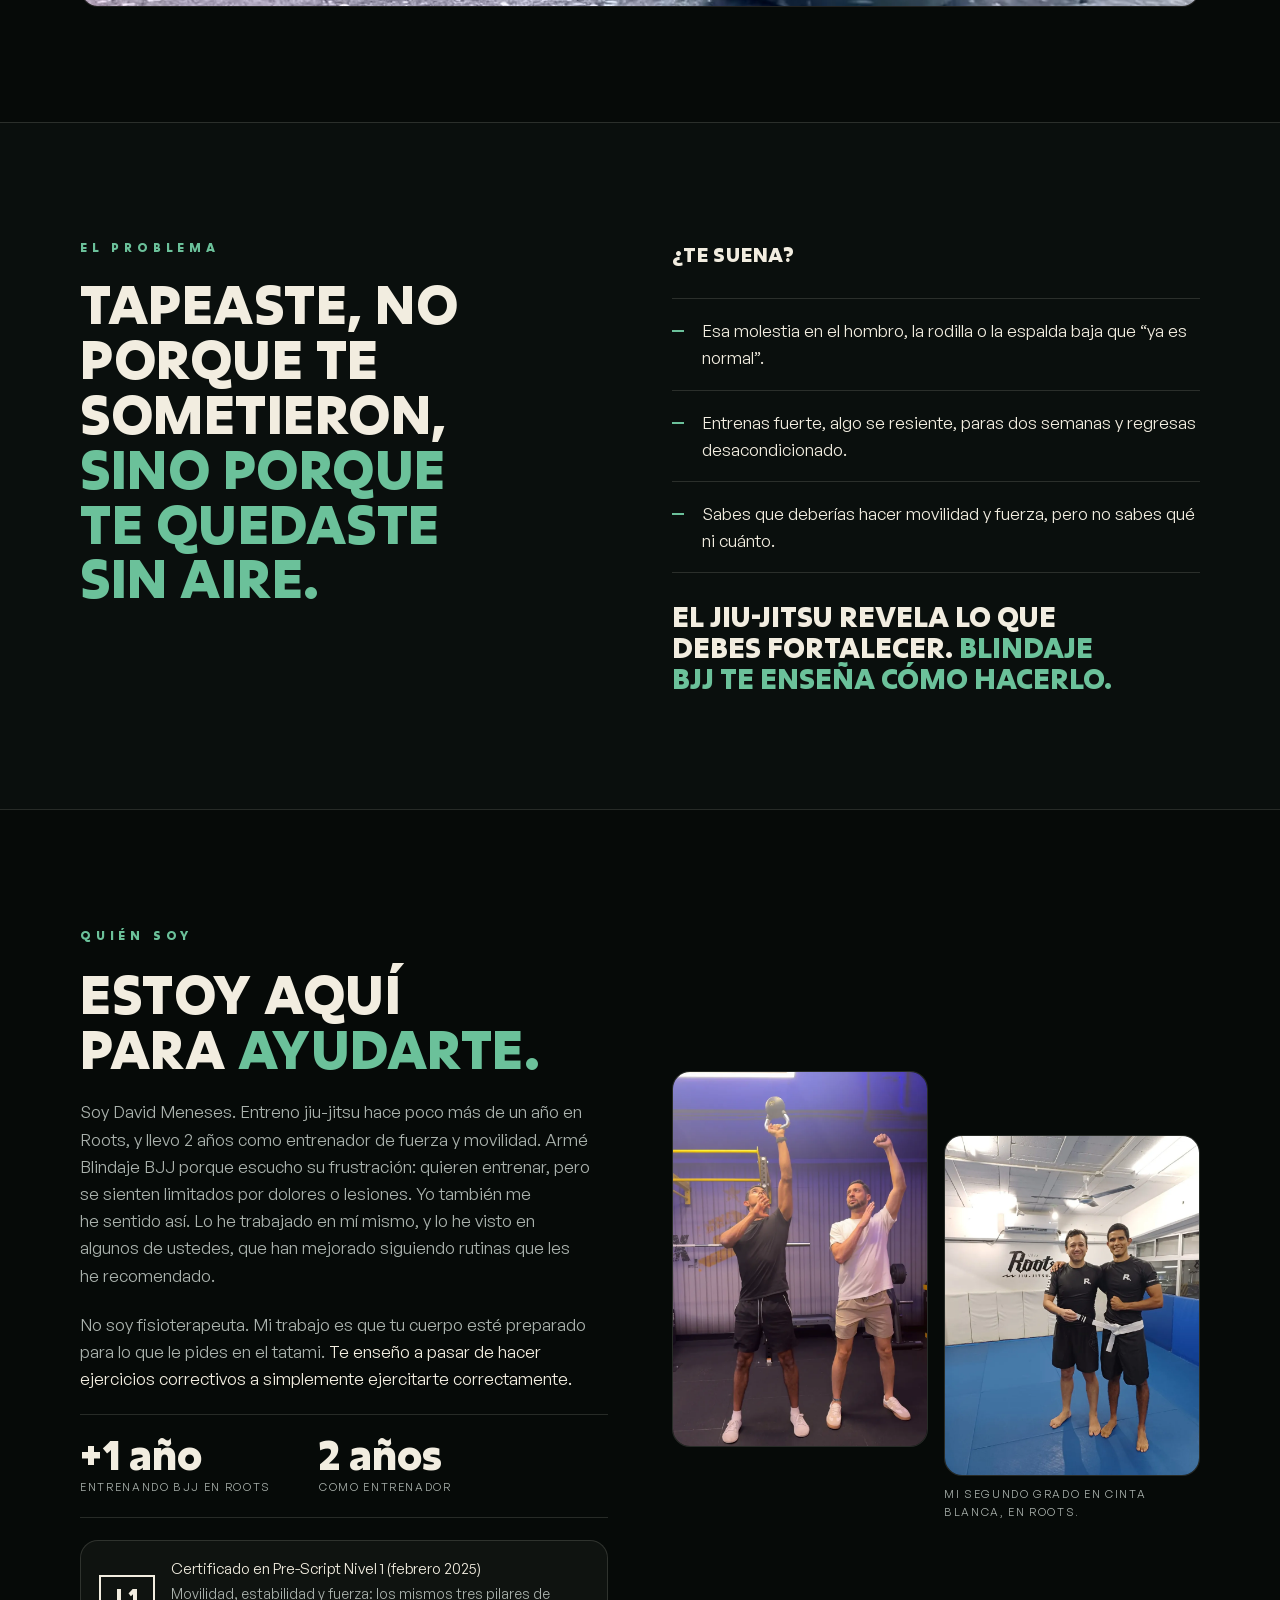
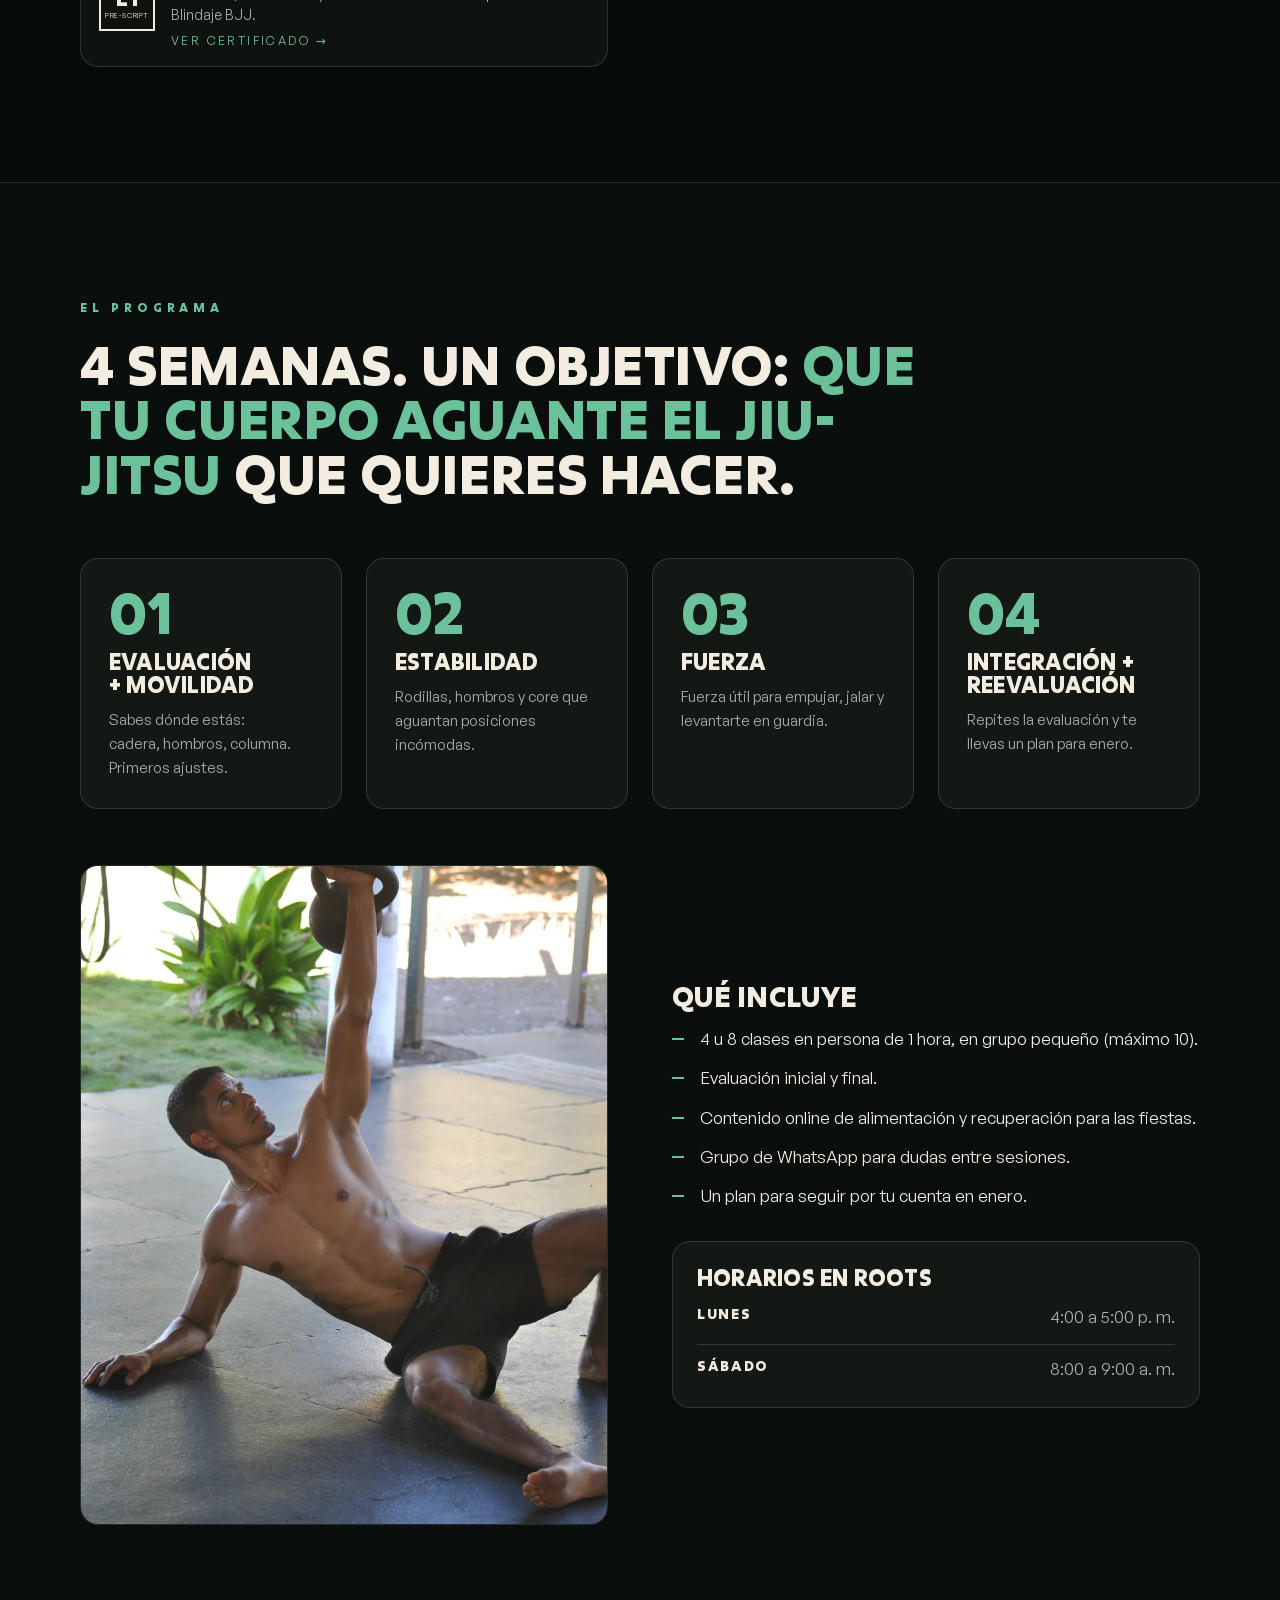
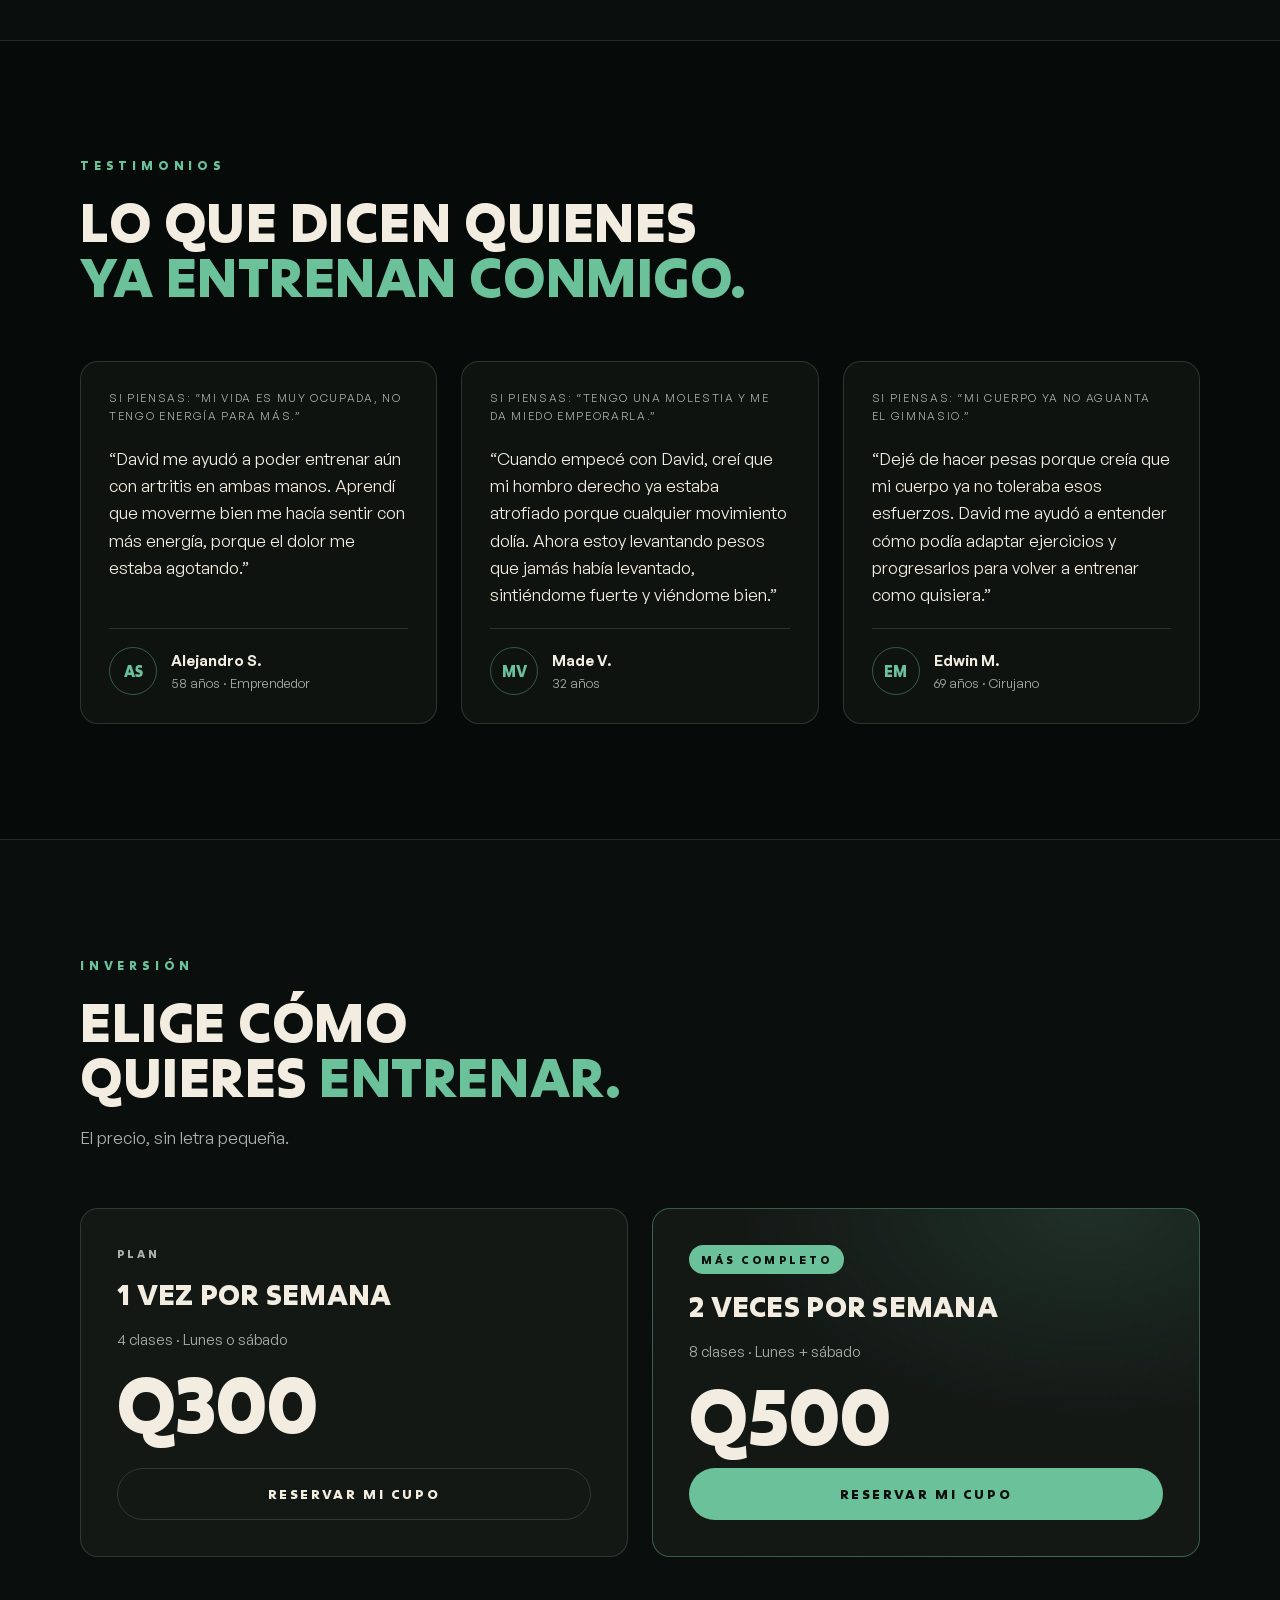
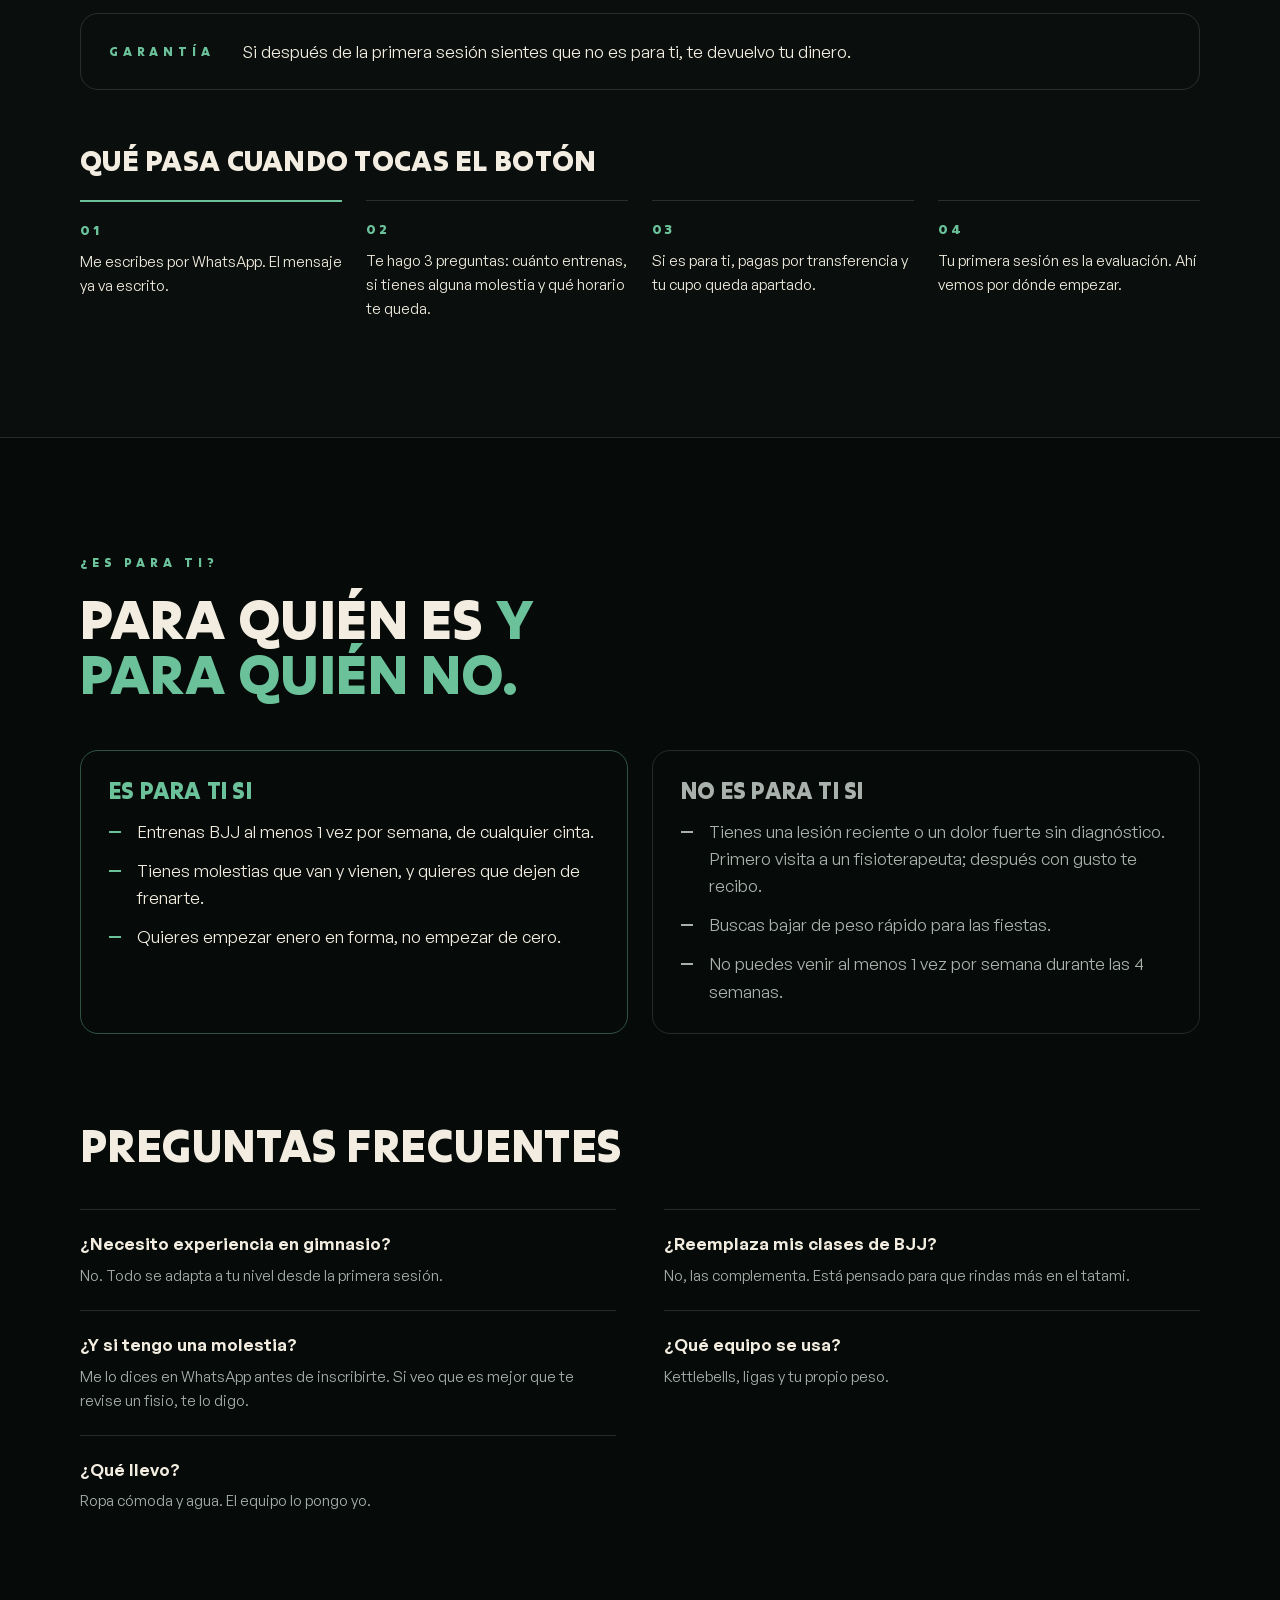
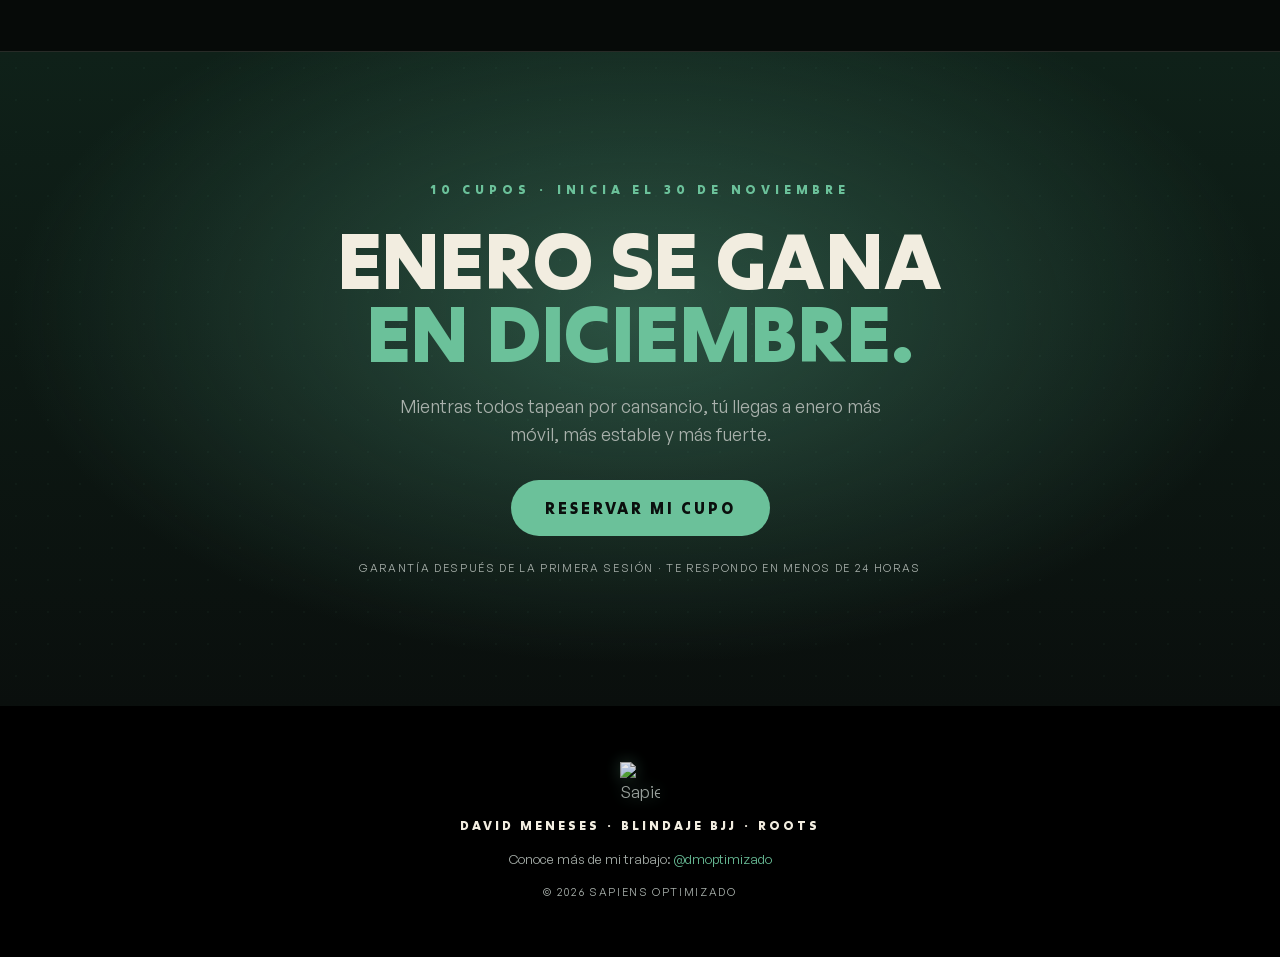
==== commit 530d4342: "Blindaje BJJ: precios fijos, horarios únicos y sin reposición de clases Co-Authored-By: Claude Opus " ====
--- a/blindaje-bjj/index.html
+++ b/blindaje-bjj/index.html
@@ -132,8 +132,8 @@
         </div>
         <div class="card schedule">
           <h3 class="h3 h3--sm">Horarios en Roots</h3>
-          <div class="schedule__row"><span class="schedule__day">Lunes</span><span class="schedule__time">3:00 a 4:00 p. m. o 4:00 a 5:00 p. m.</span></div>
-          <div class="schedule__row"><span class="schedule__day">Sábado</span><span class="schedule__time">7:30 a 8:30 a. m.</span></div>
+          <div class="schedule__row"><span class="schedule__day">Lunes</span><span class="schedule__time">4:00 a 5:00 p. m.</span></div>
+          <div class="schedule__row"><span class="schedule__day">Sábado</span><span class="schedule__time">8:00 a 9:00 a. m.</span></div>
         </div>
       </div>
     </div>
@@ -164,10 +164,6 @@
         <figcaption class="quote__who"><span class="avatar" aria-hidden="true">EM</span><span><span class="quote__name">Edwin M.</span><span class="quote__meta">69 años · Cirujano</span></span></figcaption>
       </figure>
     </div>
-    <div class="inline-faq reveal">
-      <p class="inline-faq__q">¿En diciembre no vas a poder ir a todo?</p>
-      <p class="inline-faq__a">Puedes elegir la versión de 1 o 2 clases por semana. Los lunes hay dos horarios distintos a los que puedes unirte.</p>
-    </div>
   </div>
 </section>
 
@@ -183,17 +179,15 @@
       <article class="card plan reveal">
         <p class="plan__label">Plan</p>
         <h3 class="h3">1 vez por semana</h3>
-        <p class="plan__detail">4 clases · Lunes (3 o 4 p. m.) o sábado</p>
-        <p class="plan__price">Q400</p>
-        <p class="plan__partner">Con tu compañero de rolls: <b>Q300 cada uno</b></p>
+        <p class="plan__detail">4 clases · Lunes o sábado</p>
+        <p class="plan__price">Q300</p>
         <a class="btn btn--ghost" href="https://wa.me/50234981148?text=Quiero%20construir%20mi%20blindaje%20para%20entrenar%20m%C3%A1s%20y%20sentirme%20mejor" target="_blank" rel="noopener">Reservar mi cupo</a>
       </article>
       <article class="card plan plan--featured reveal">
         <p class="plan__badge">Más completo</p>
         <h3 class="h3">2 veces por semana</h3>
         <p class="plan__detail">8 clases · Lunes + sábado</p>
-        <p class="plan__price">Q600</p>
-        <p class="plan__partner">Con tu compañero de rolls: <b>Q500 cada uno</b></p>
+        <p class="plan__price">Q500</p>
         <a class="btn" href="https://wa.me/50234981148?text=Quiero%20construir%20mi%20blindaje%20para%20entrenar%20m%C3%A1s%20y%20sentirme%20mejor" target="_blank" rel="noopener">Reservar mi cupo</a>
       </article>
     </div>
@@ -244,9 +238,7 @@
       <h2 class="faq-title reveal">Preguntas frecuentes</h2>
       <div class="faq">
         <div class="faq__item"><h3>¿Necesito experiencia en gimnasio?</h3><p>No. Todo se adapta a tu nivel desde la primera sesión.</p></div>
-        <div class="faq__item"><h3>¿Reemplaza mis clases de BJJ?</h3><p>No, las complementa. Está pensado para que rindas más en el tatami.</p></div>
-        <div class="faq__item"><h3>¿Qué pasa si falto por las fiestas?</h3><p>La clase del sábado 26 de diciembre se podrá reponer en dos horarios alternativos, que definiremos según la disponibilidad de quienes se inscriban.</p></div>
-        <div class="faq__item"><h3>¿Y si tengo una molestia?</h3><p>Me lo dices en WhatsApp antes de inscribirte. Si veo que es mejor que te revise un fisio, te lo digo.</p></div>
+        <div class="faq__item"><h3>¿Reemplaza mis clases de BJJ?</h3><p>No, las complementa. Está pensado para que rindas más en el tatami.</p></div>        <div class="faq__item"><h3>¿Y si tengo una molestia?</h3><p>Me lo dices en WhatsApp antes de inscribirte. Si veo que es mejor que te revise un fisio, te lo digo.</p></div>
         <div class="faq__item"><h3>¿Qué equipo se usa?</h3><p>Kettlebells, ligas y tu propio peso.</p></div>
         <div class="faq__item"><h3>¿Qué llevo?</h3><p>Ropa cómoda y agua. El equipo lo pongo yo.</p></div>
       </div>
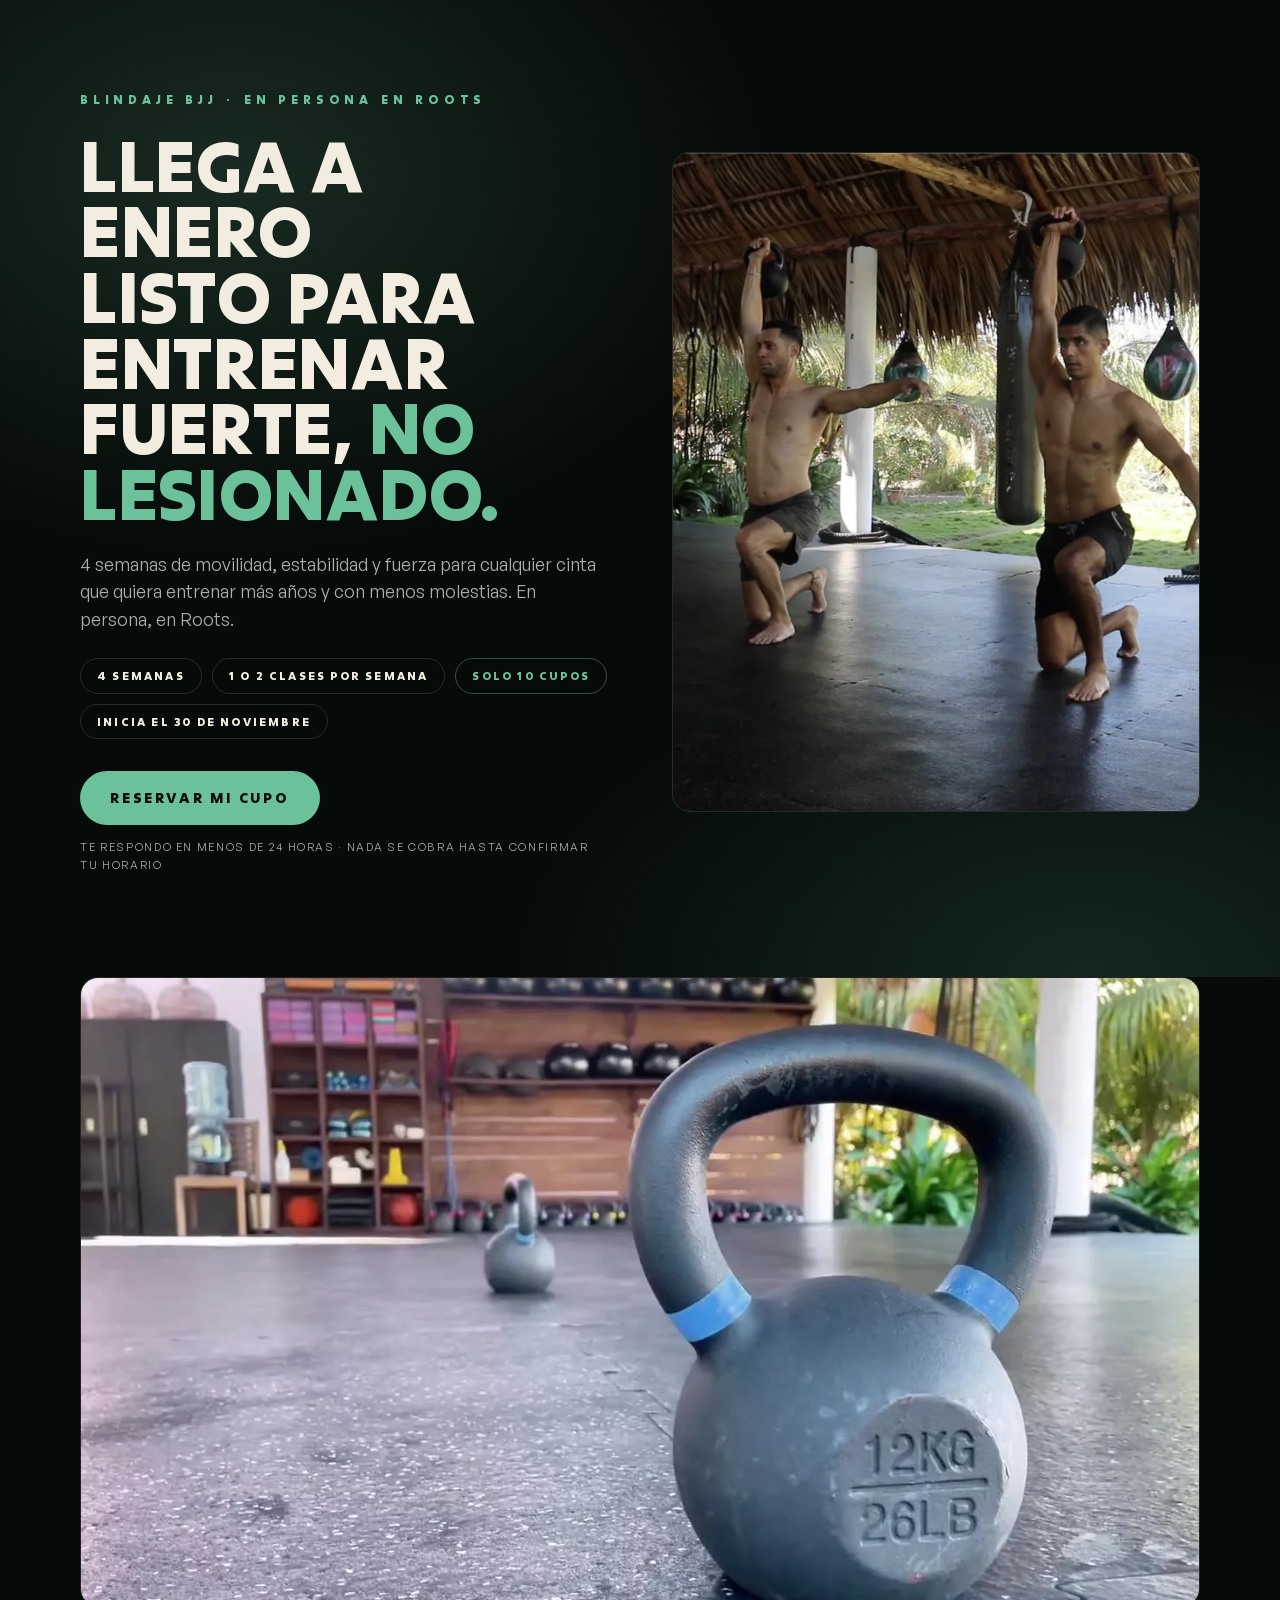
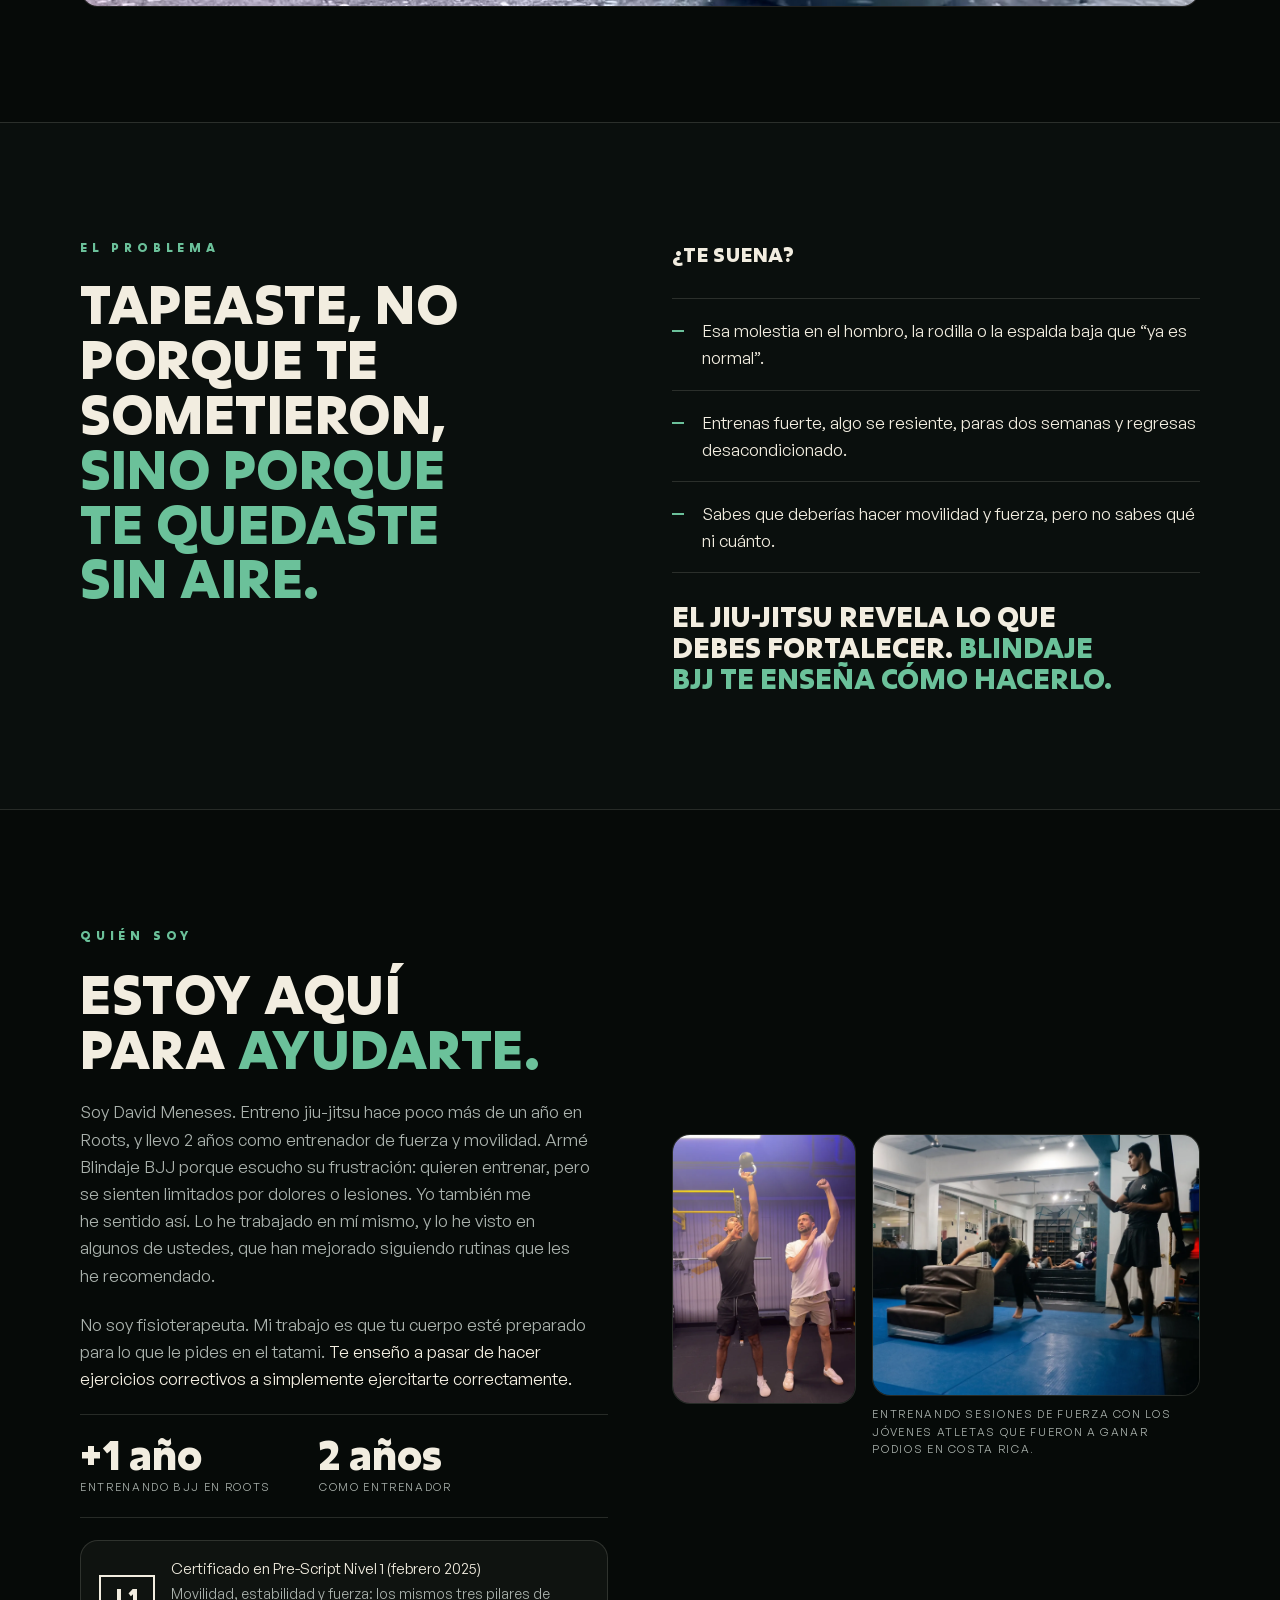
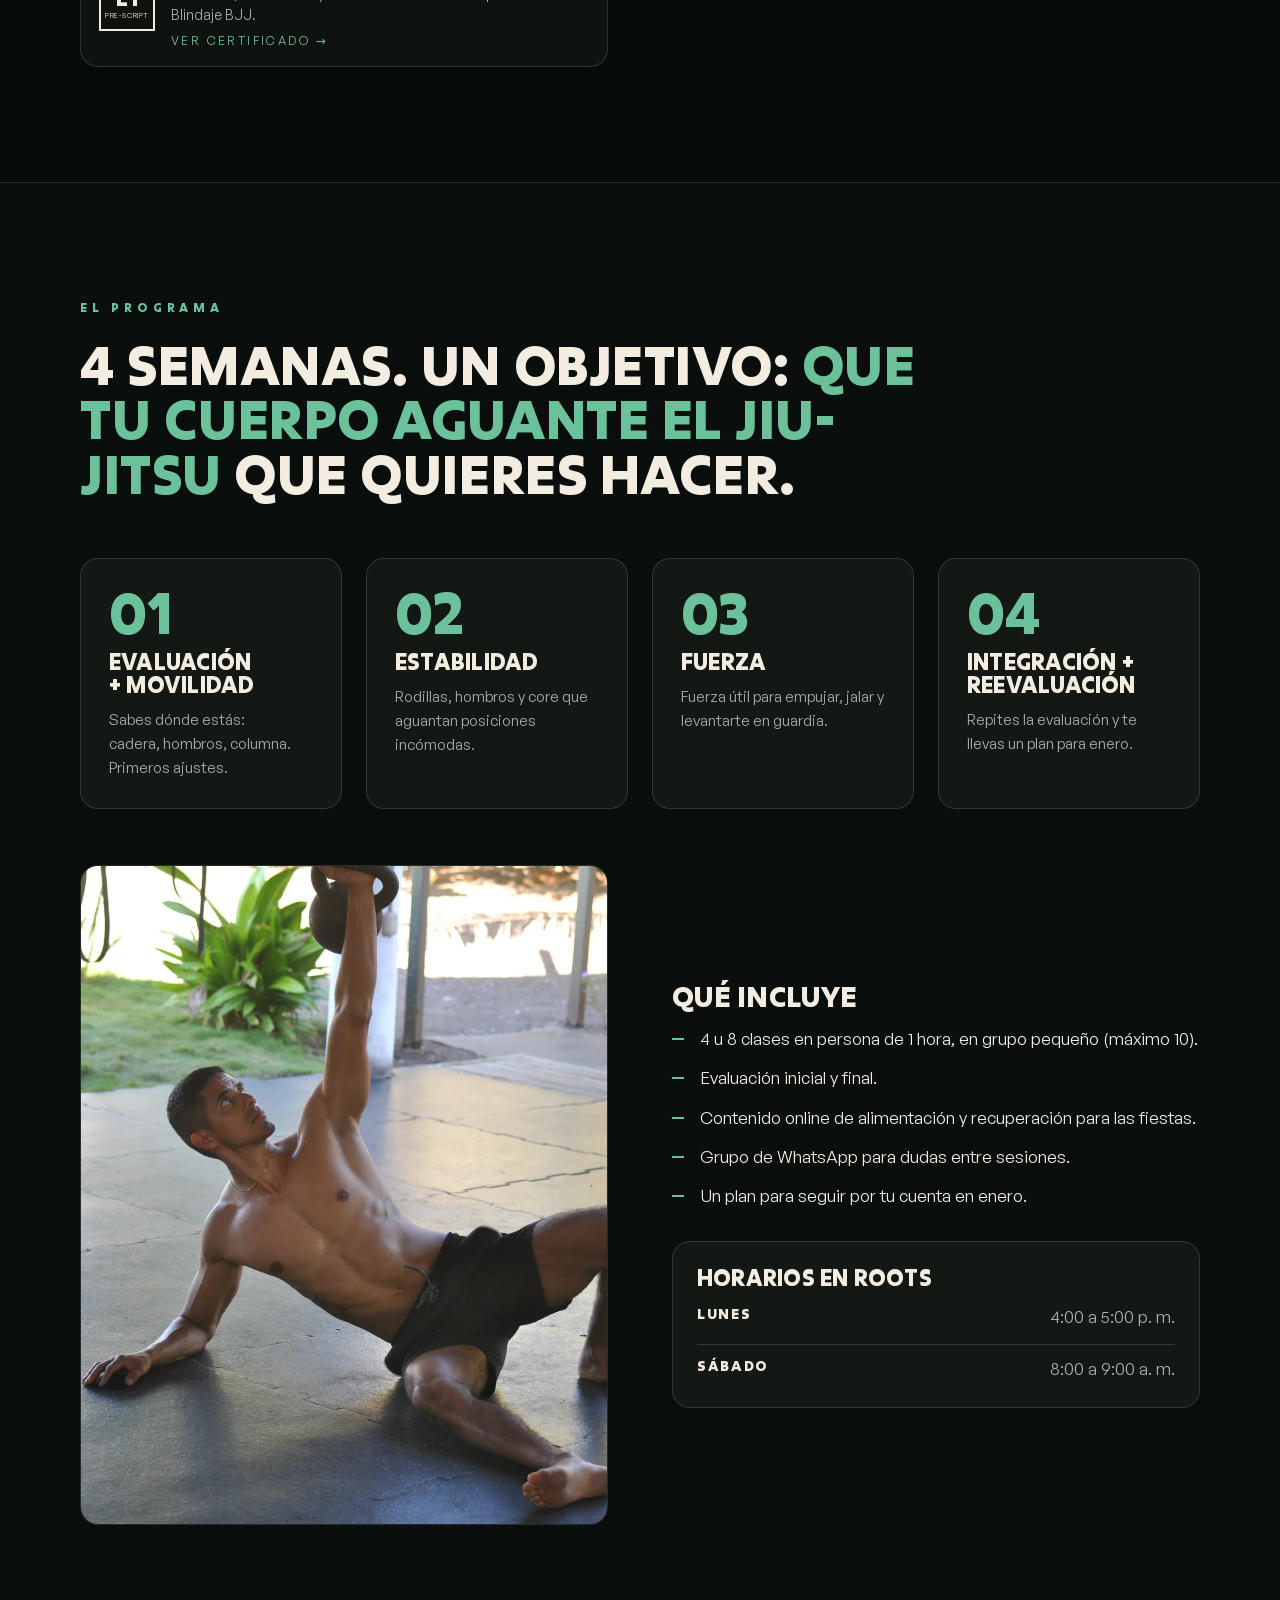
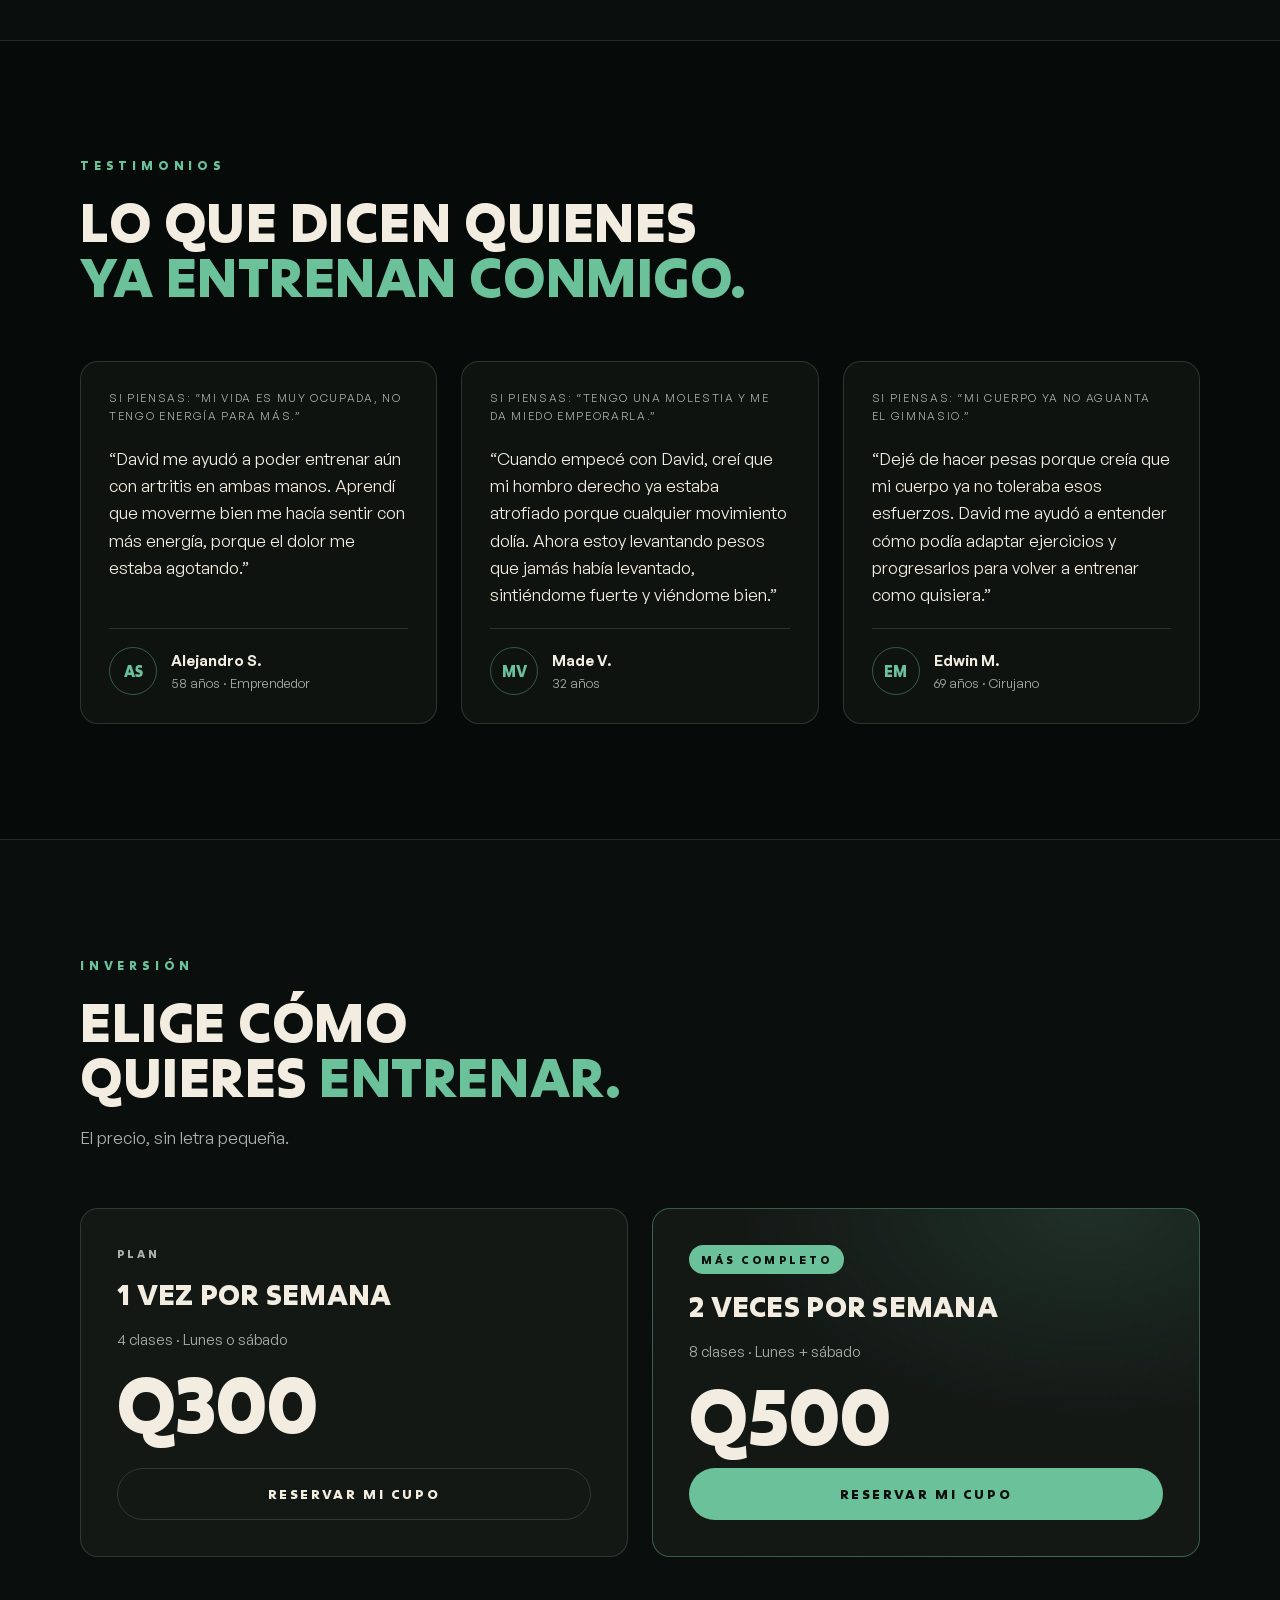
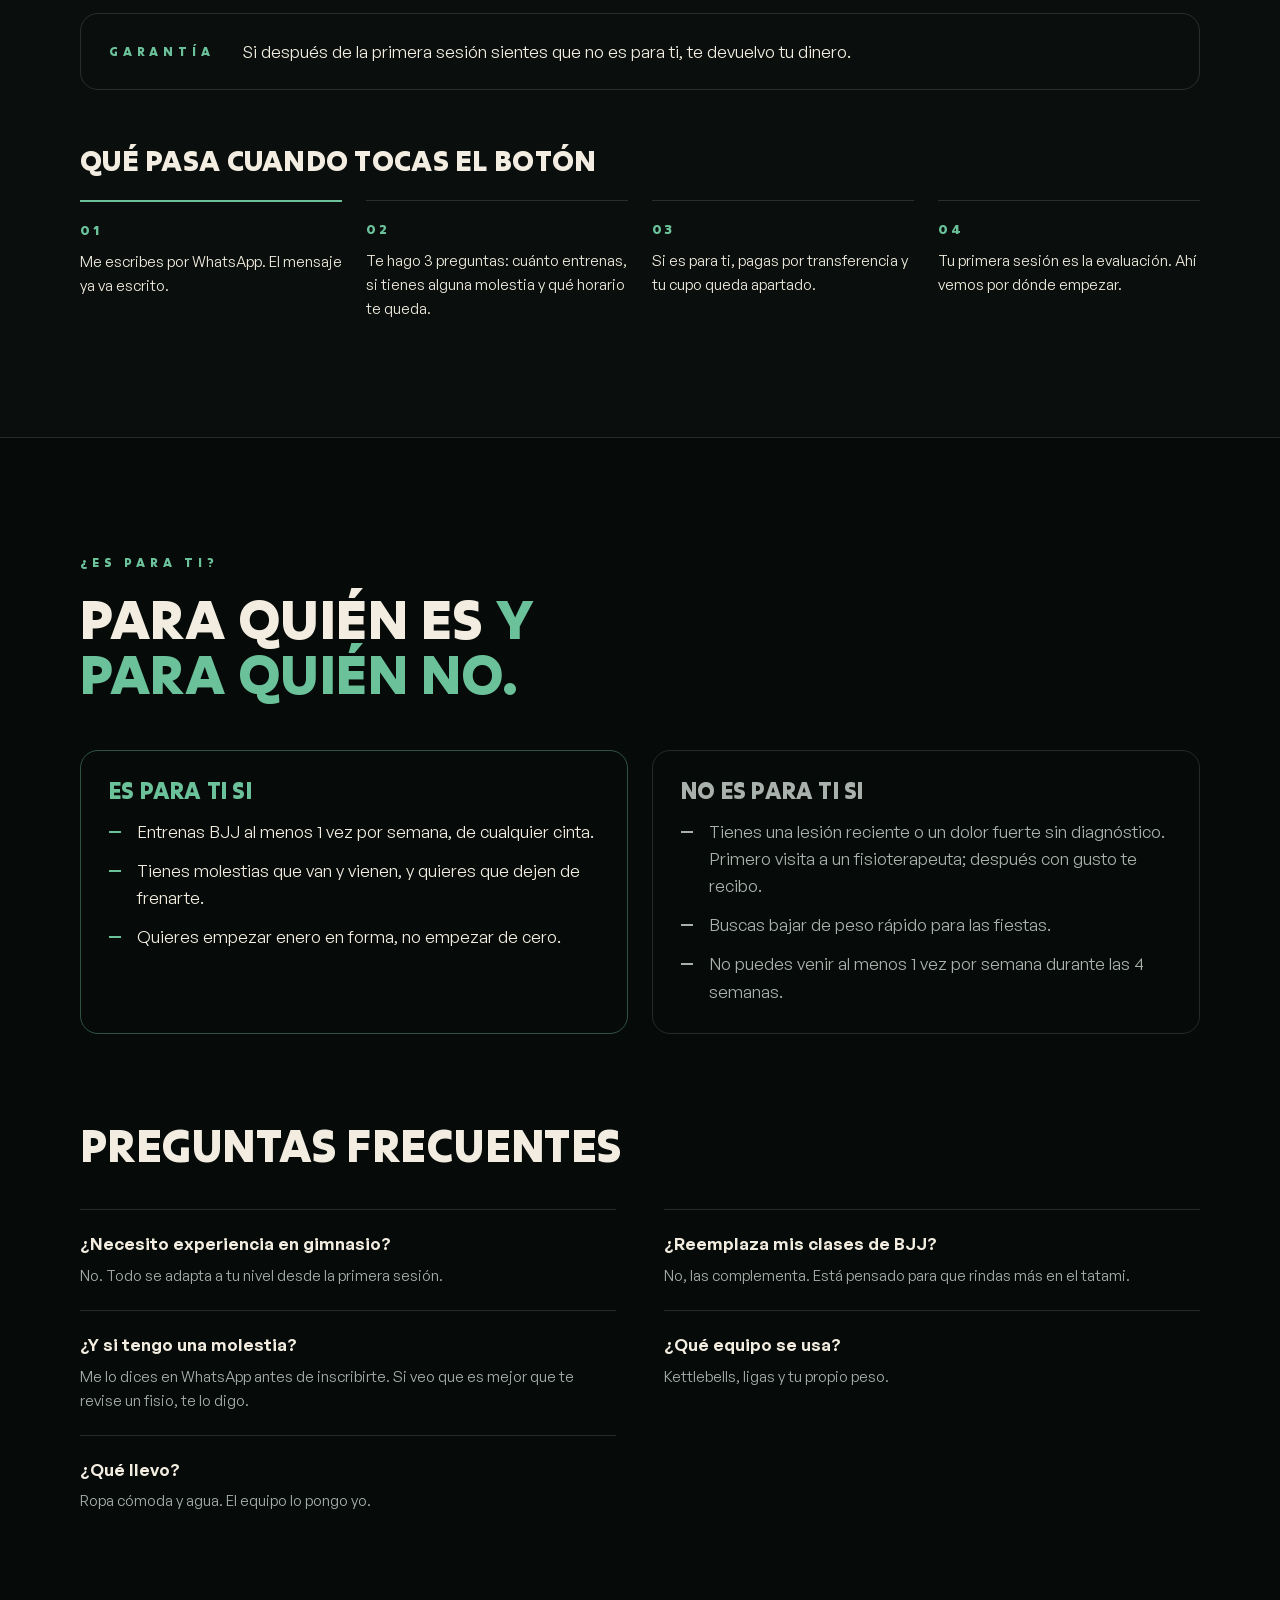
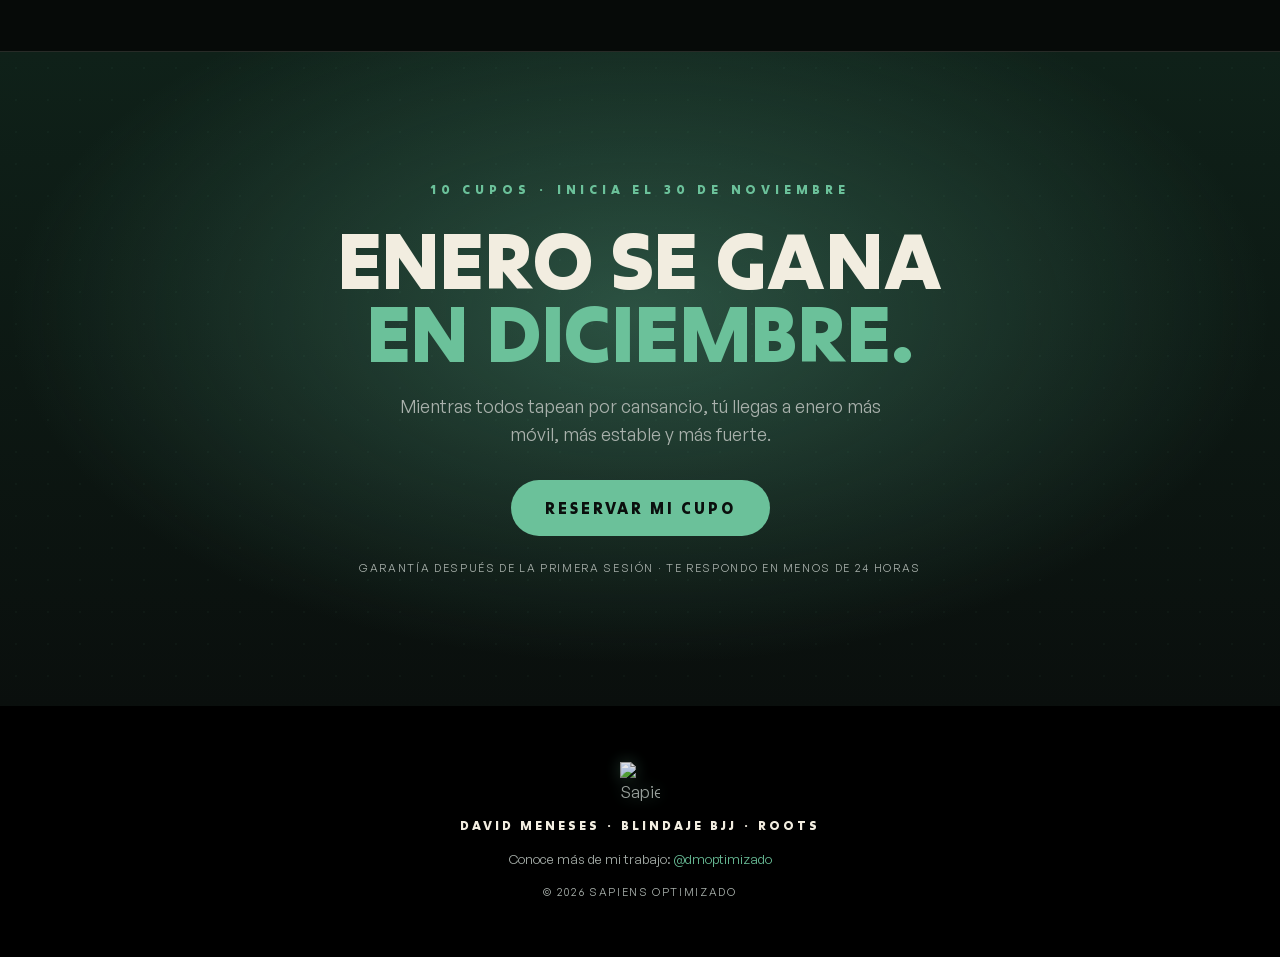
==== commit 665ba74b: "Blindaje BJJ: foto con jóvenes atletas en lugar de la del grado Co-Authored-By: Claude Opus 5.5 <nor" ====
--- a/blindaje-bjj/index.html
+++ b/blindaje-bjj/index.html
@@ -97,8 +97,8 @@
     <div class="about__photos reveal">
       <img class="photo photo--tall" src="img/entrenando.webp" width="900" height="1600" alt="David corrigiendo a un alumno en un ejercicio con kettlebell" loading="lazy">
       <figure>
-        <img class="photo" src="img/grado-roots.webp" width="900" height="1200" alt="David recibiendo su grado en cinta blanca en Roots Jiu-Jitsu" loading="lazy">
-        <figcaption class="micro">Mi segundo grado en cinta blanca, en Roots.</figcaption>
+        <img class="photo" src="img/prowler-atletas.webp" width="1400" height="1119" alt="Un joven atleta empujando un prowler mientras David le toma el tiempo" loading="lazy">
+        <figcaption class="micro">Entrenando sesiones de fuerza con los jóvenes atletas que fueron a ganar podios en Costa Rica.</figcaption>
       </figure>
     </div>
   </div>
--- a/blindaje-bjj/css/estilos.css
+++ b/blindaje-bjj/css/estilos.css
@@ -172,10 +172,15 @@
 .cert__title{font-size:15px}
 .cert__desc{font-size:14px;line-height:1.5;color:var(--ink-dim)}
 .link-arrow{margin-top:4px;align-self:flex-start;font-size:12px;letter-spacing:.2em;text-transform:uppercase}
-.about__photos{display:grid;grid-template-columns:repeat(2,minmax(0,1fr));gap:16px;align-items:start}
+.about__photos{display:grid;grid-template-columns:minmax(0,.72fr) minmax(0,1.28fr);gap:16px;align-items:start}
 .about__photos .photo--tall{aspect-ratio:3/4.4;object-position:50% 30%}
-.about__photos figure{display:flex;flex-direction:column;gap:10px;margin-top:clamp(32px,5vw,64px)}
-.about__photos figure .photo{aspect-ratio:3/4;object-position:50% 40%}
+.about__photos figure{display:flex;flex-direction:column;gap:10px}
+.about__photos figure .photo{aspect-ratio:5/4;object-position:50% 40%}
+@media (max-width:560px){
+  .about__photos{grid-template-columns:minmax(0,1fr)}
+  .about__photos figure{order:-1}
+  .about__photos .photo--tall{aspect-ratio:4/5}
+}
 
 /* ── 4. El programa ──────────────────────────────────────── */
 .week__num{font-family:var(--font-display);font-weight:800;font-size:56px;line-height:.9;color:var(--green)}
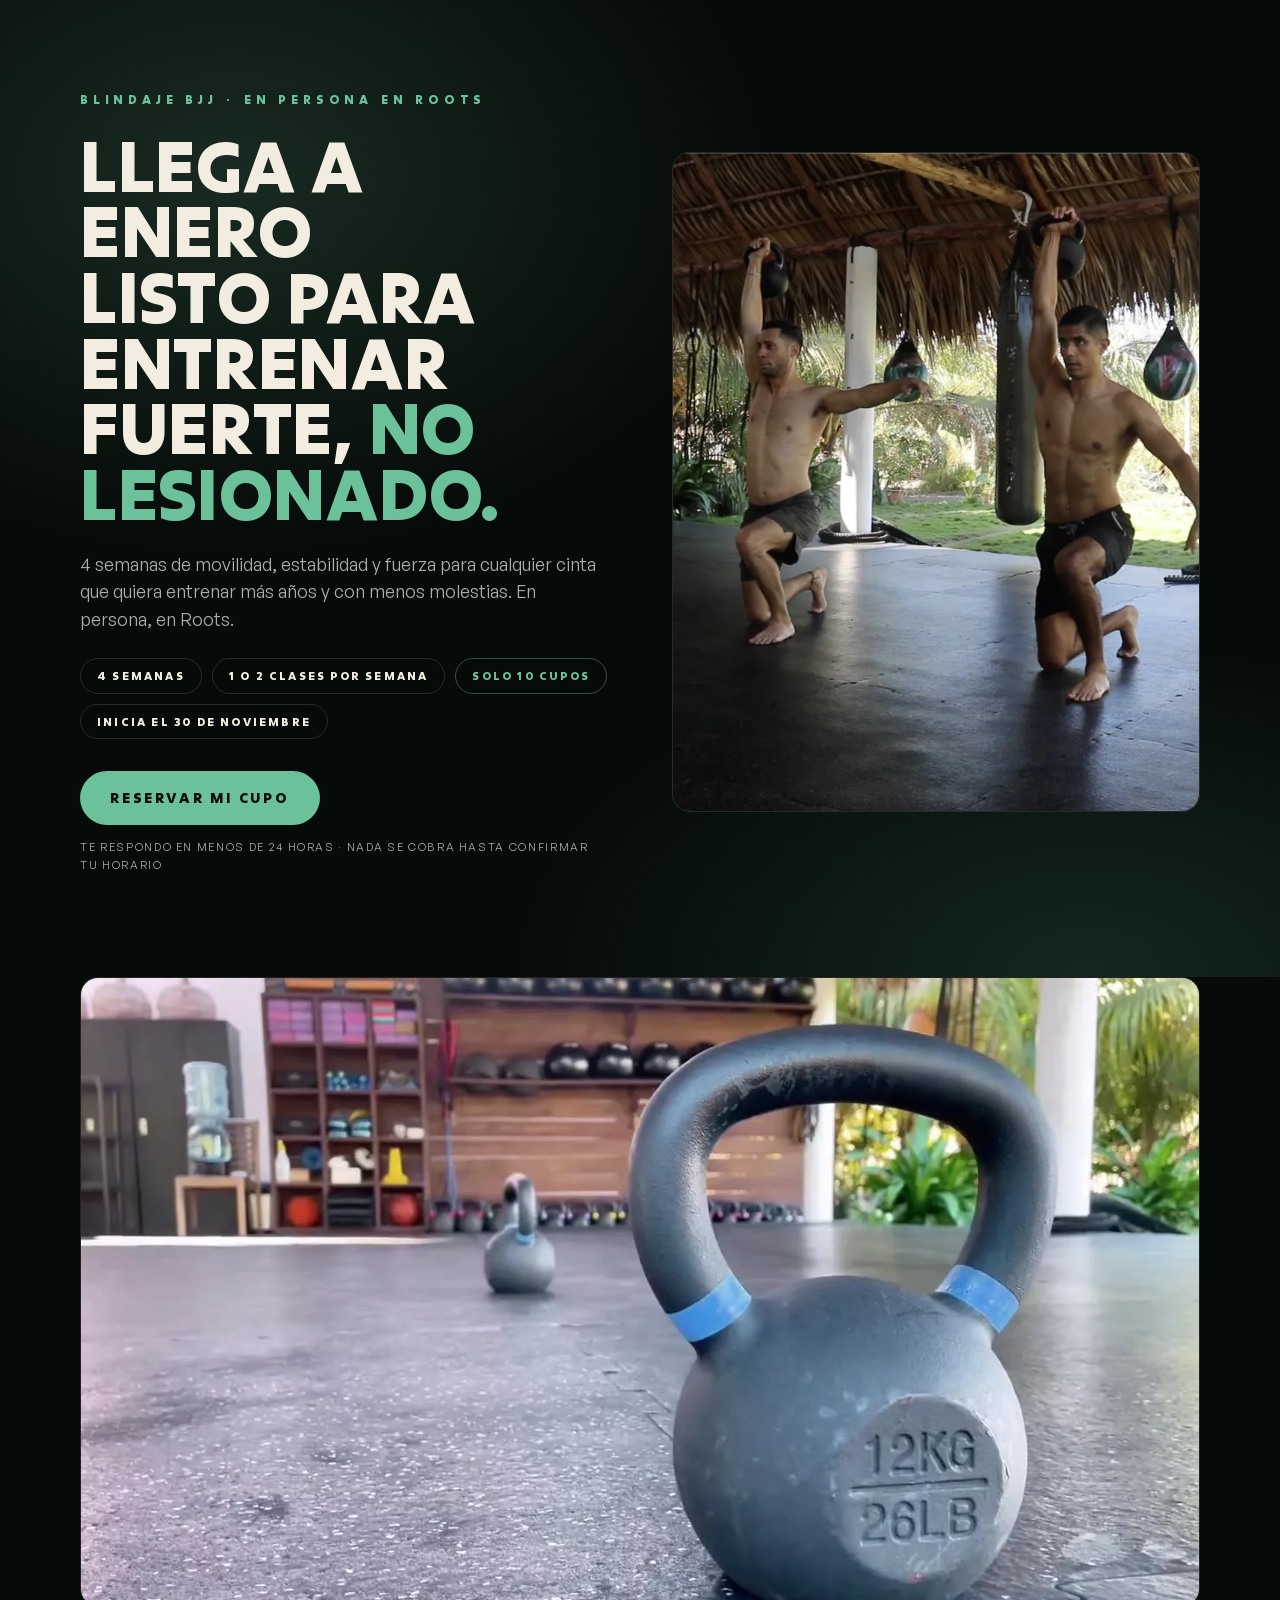
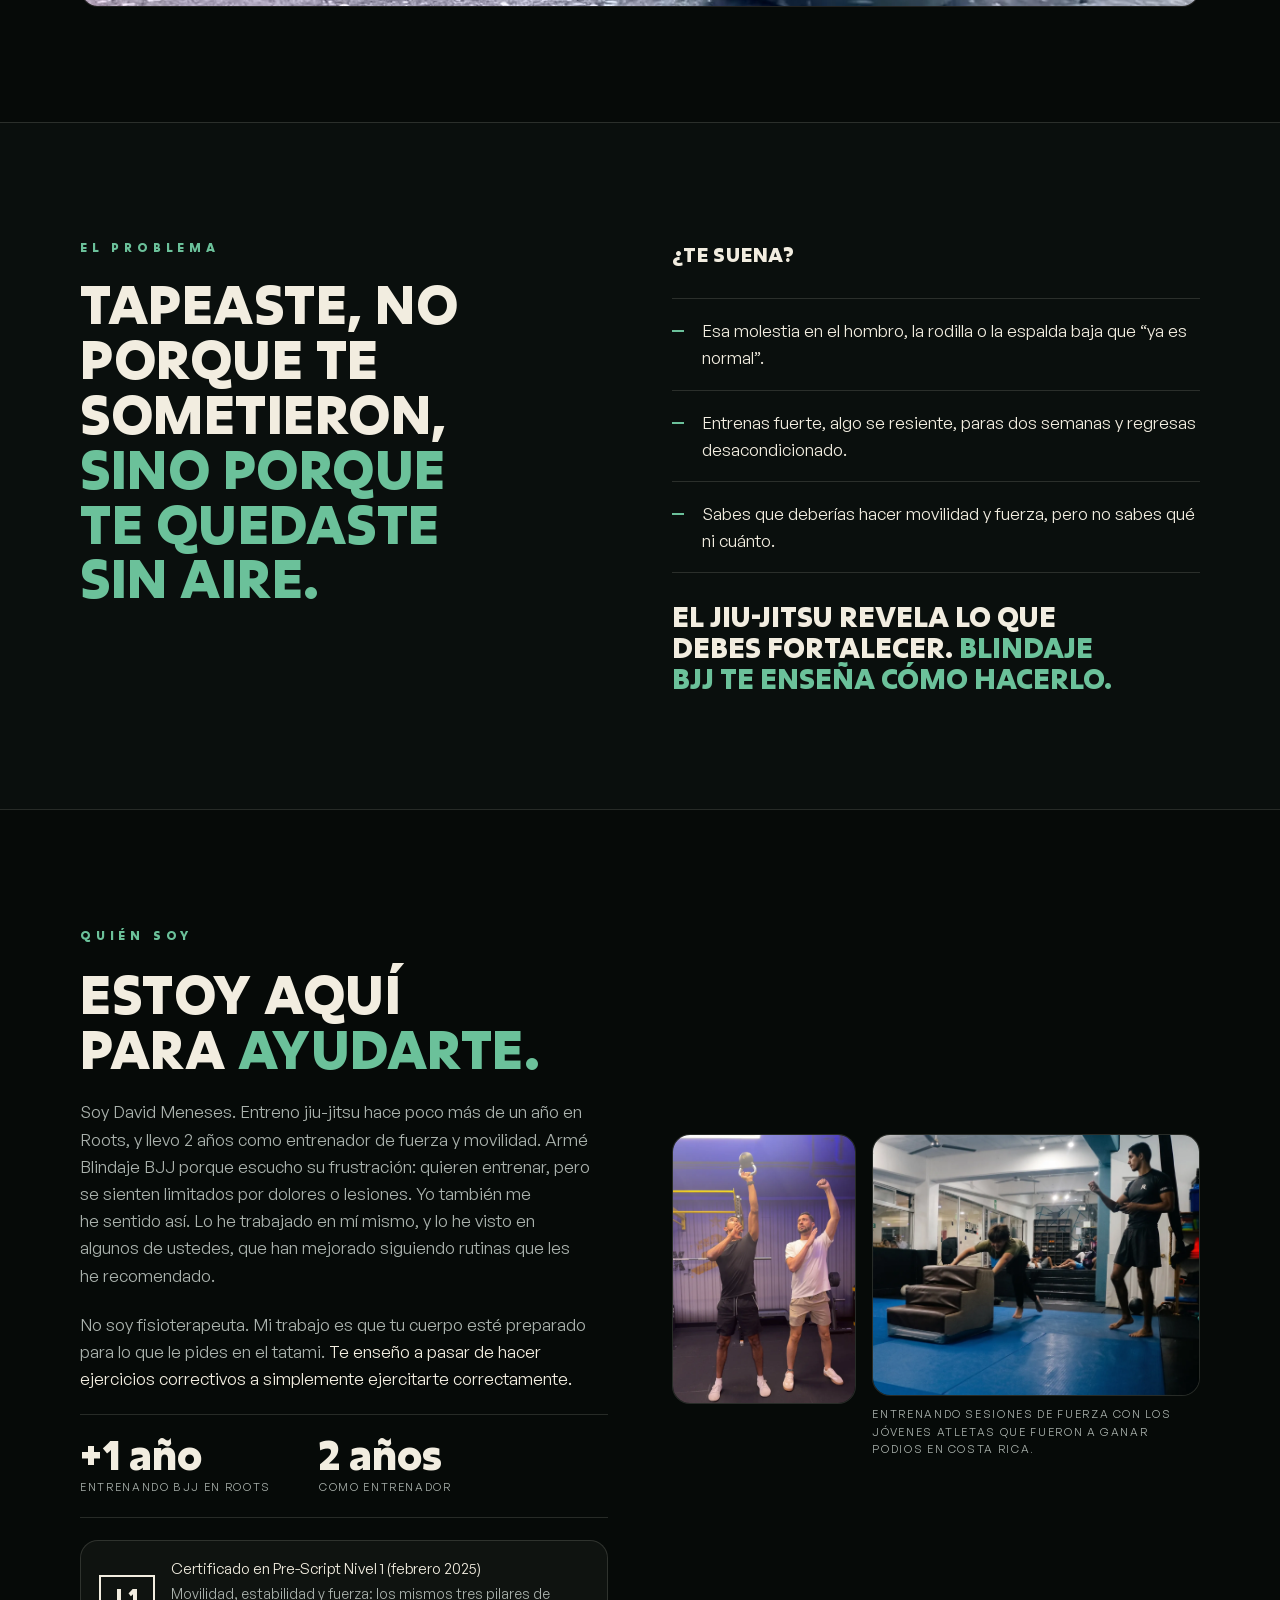
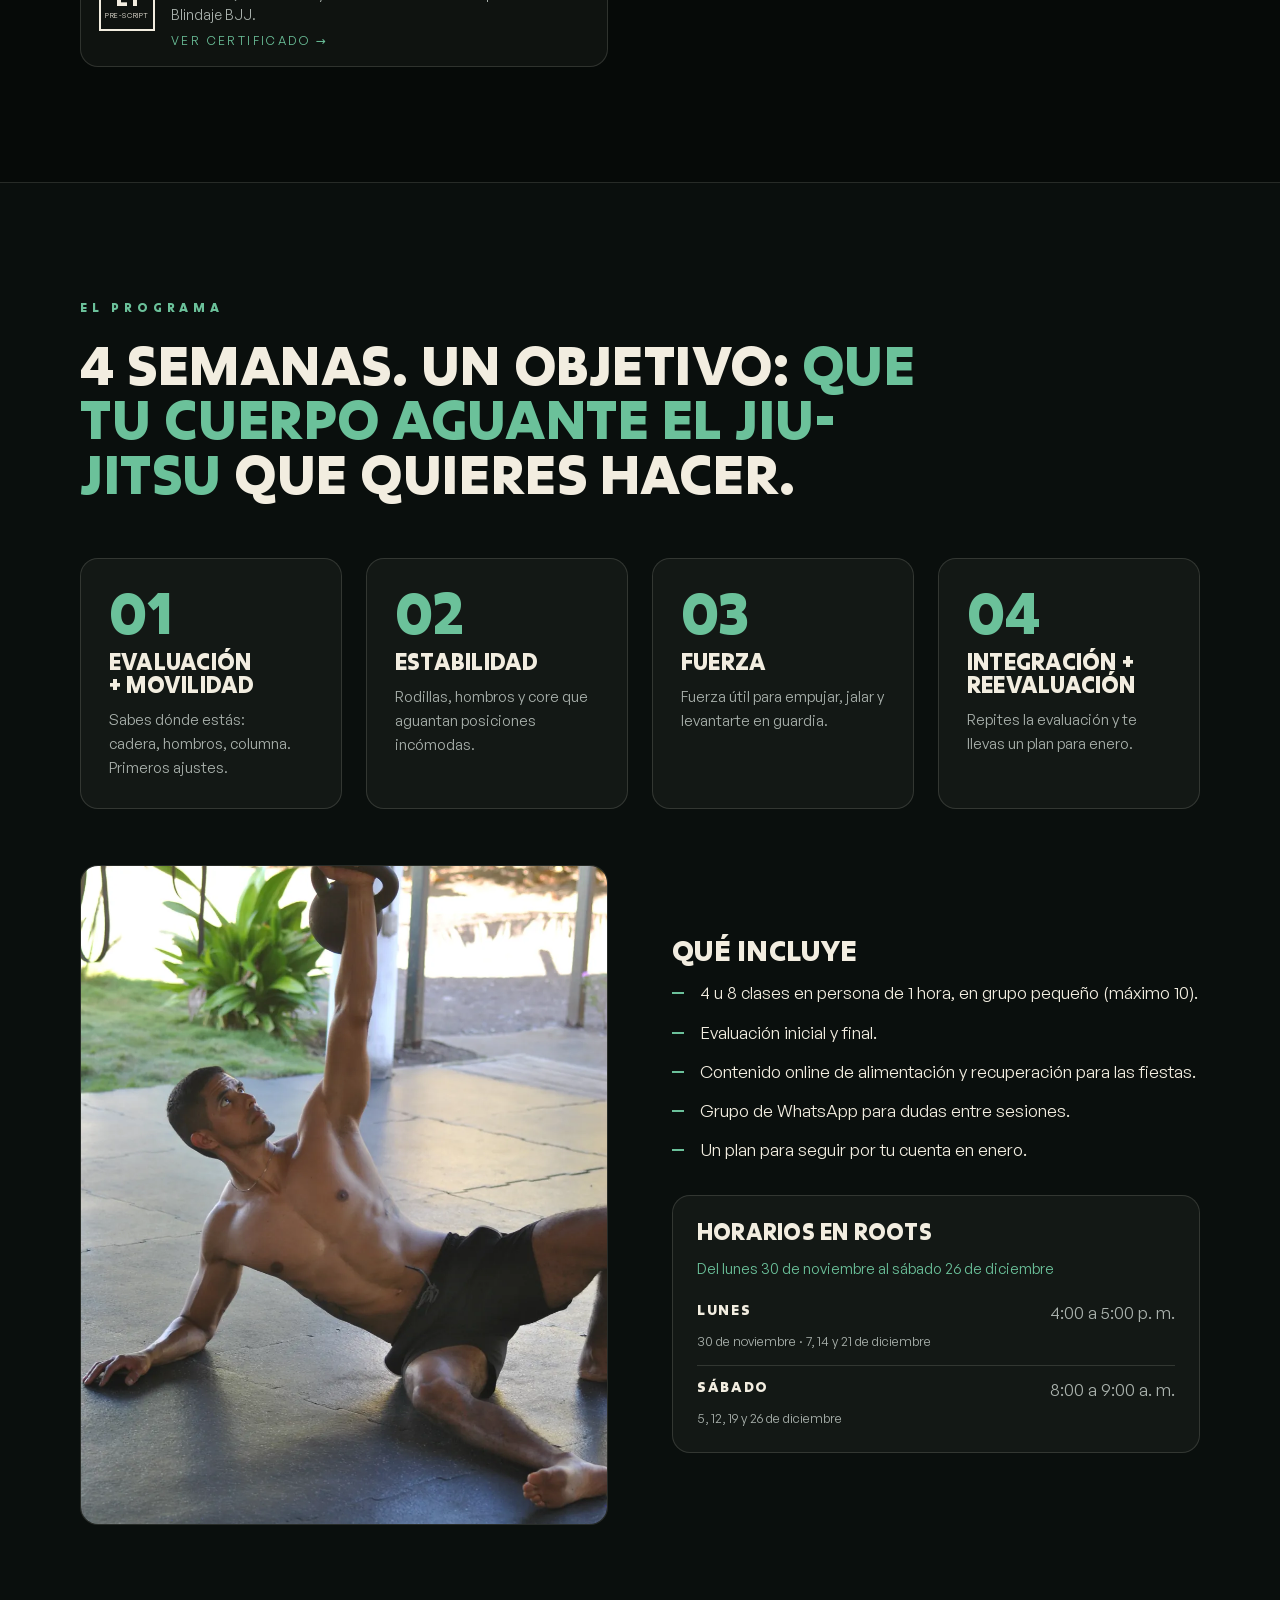
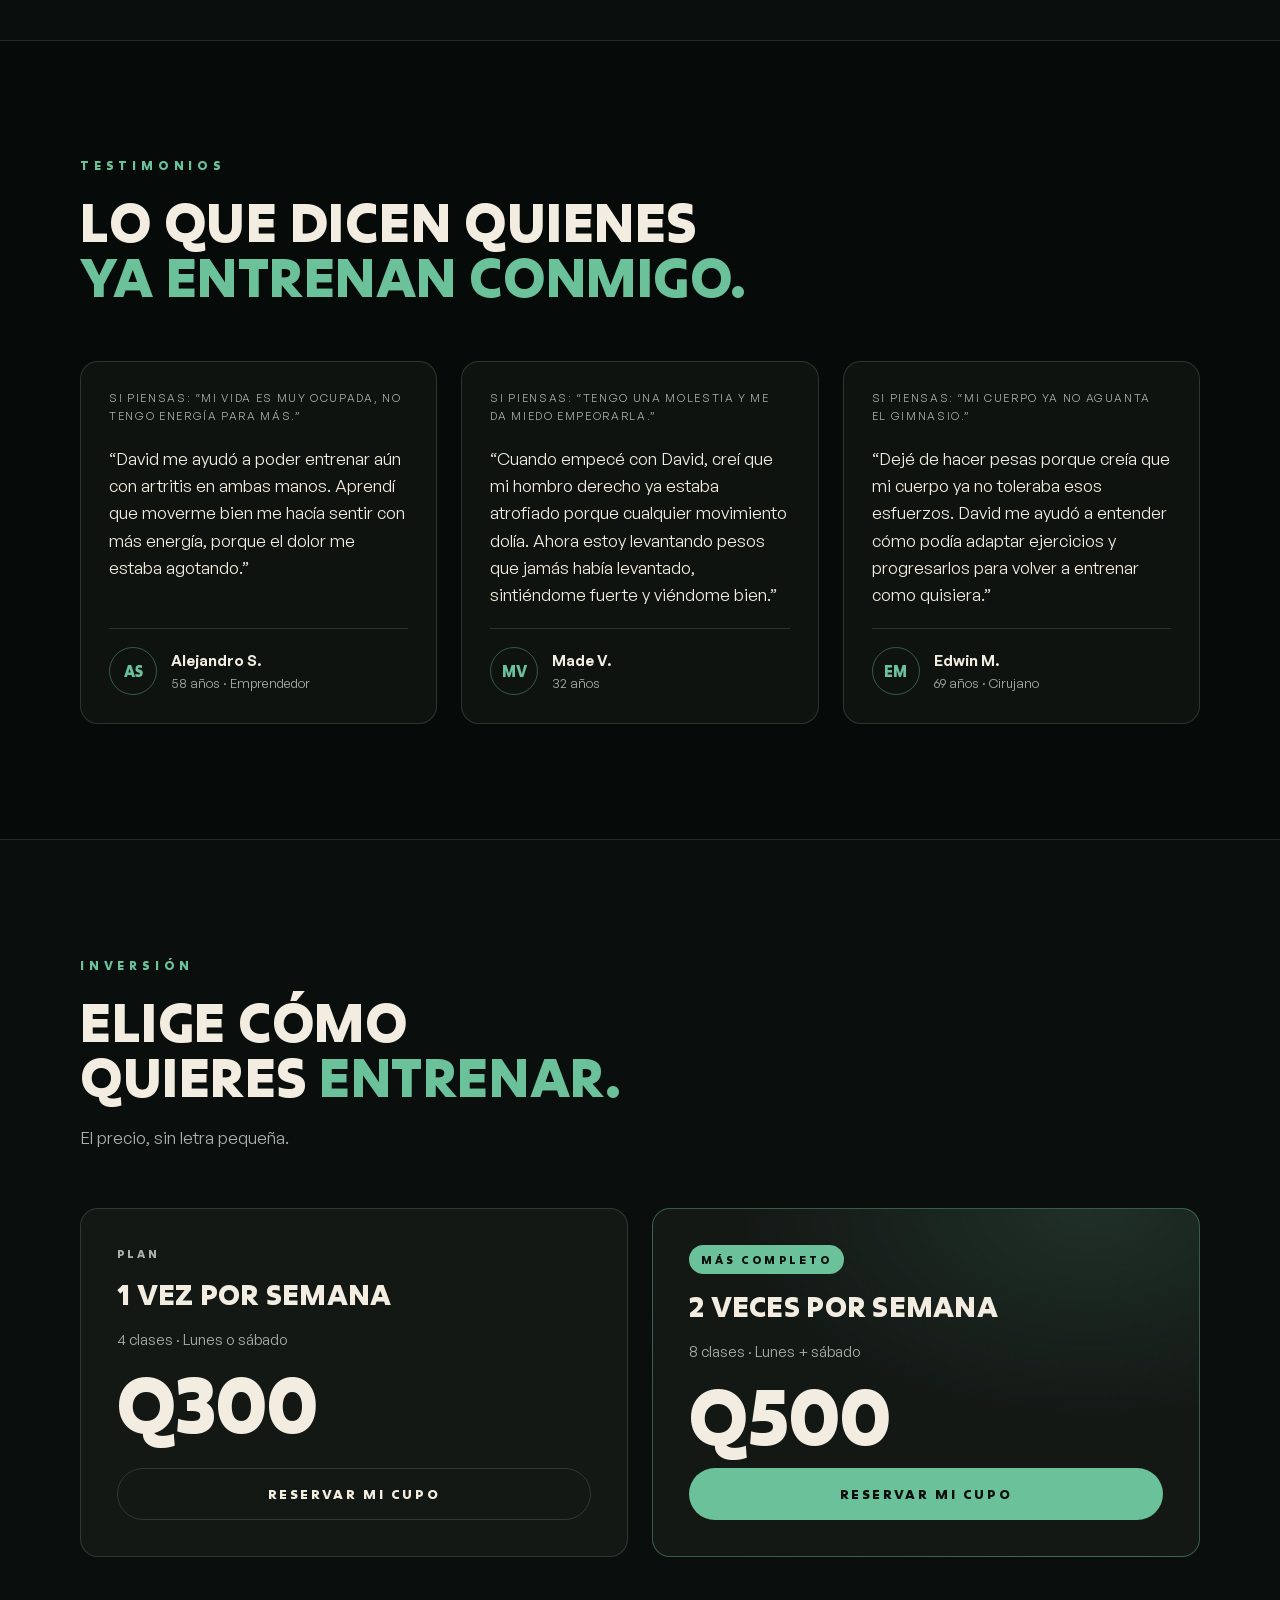
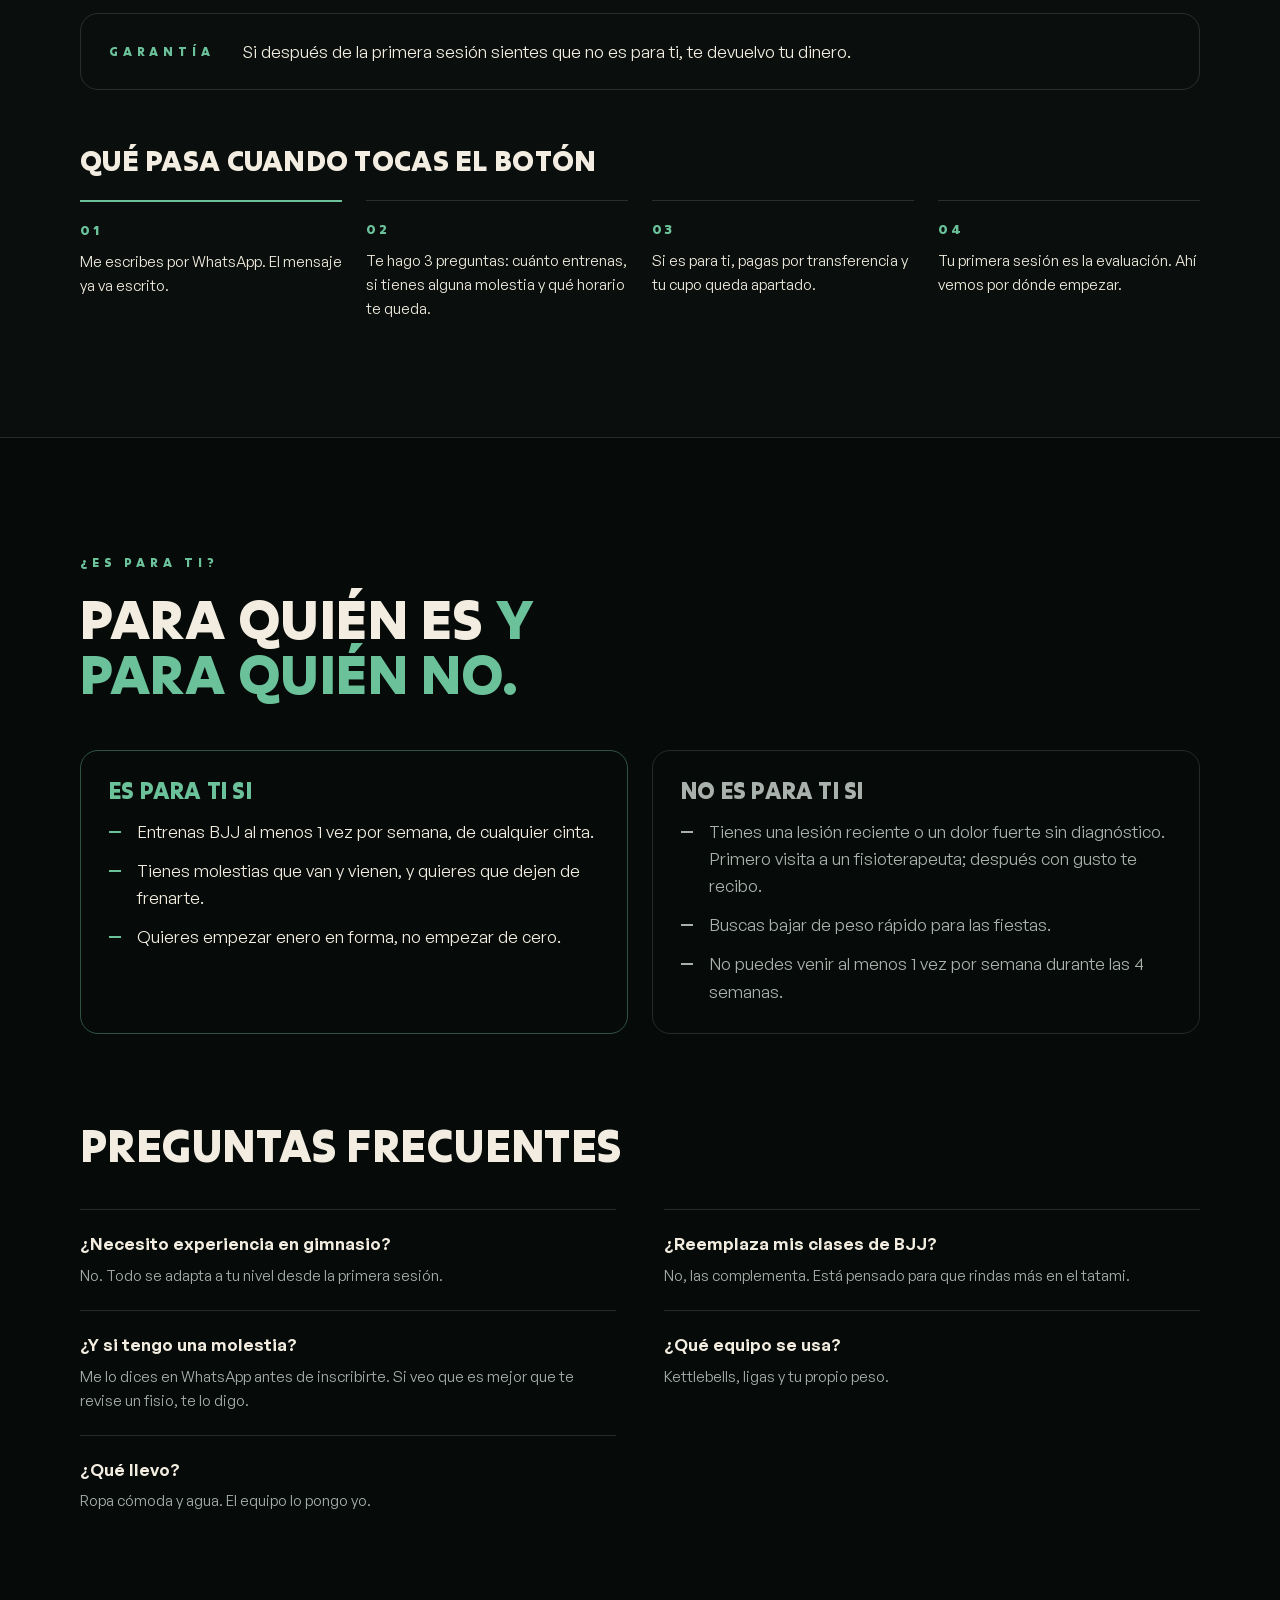
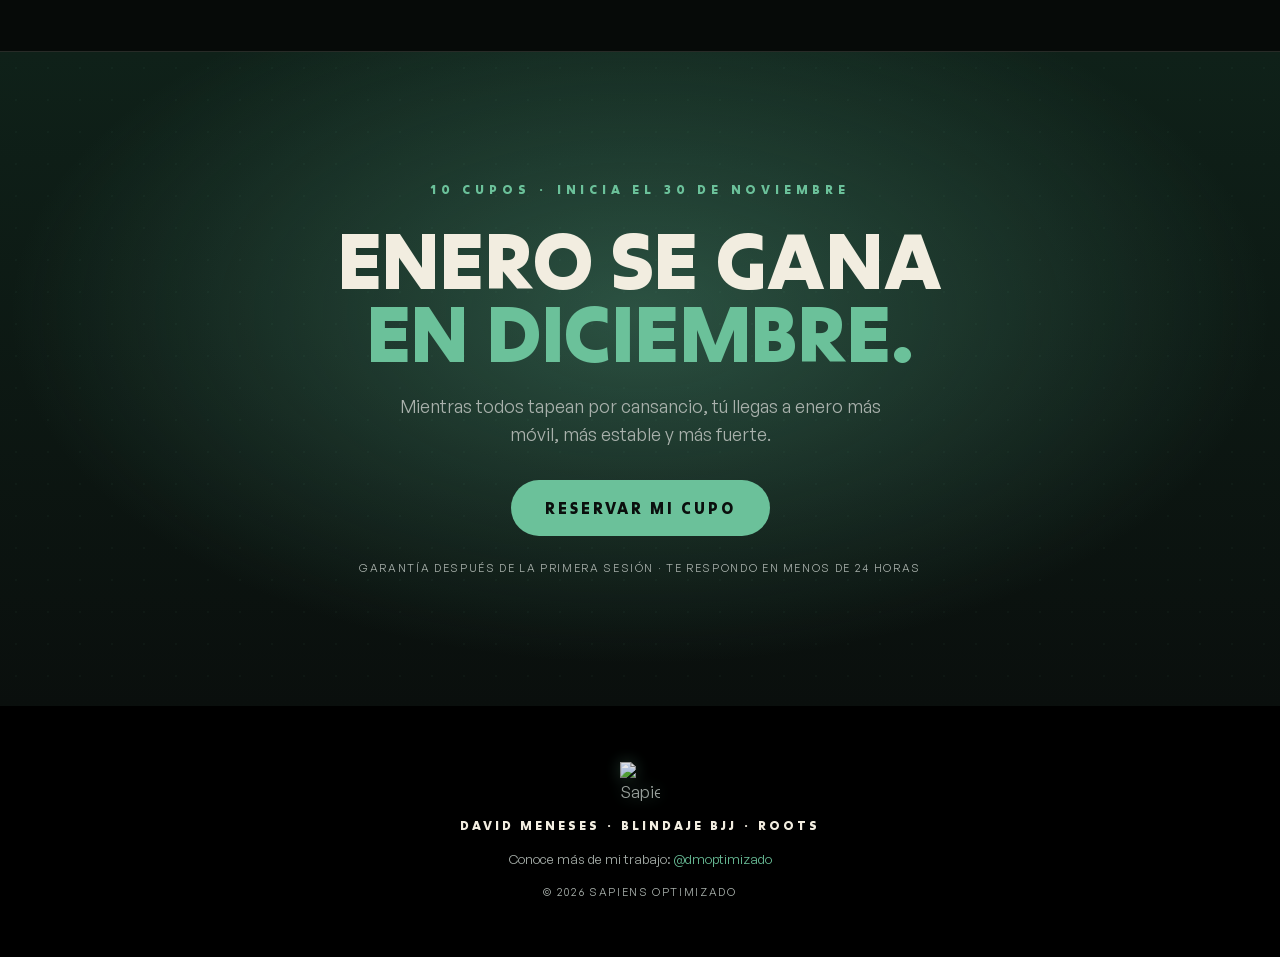
==== commit 2e05e9b5: "Blindaje BJJ: fechas de las clases en El Programa Co-Authored-By: Claude Opus 5.5 <noreply@anthropic" ====
--- a/blindaje-bjj/index.html
+++ b/blindaje-bjj/index.html
@@ -132,8 +132,9 @@
         </div>
         <div class="card schedule">
           <h3 class="h3 h3--sm">Horarios en Roots</h3>
-          <div class="schedule__row"><span class="schedule__day">Lunes</span><span class="schedule__time">4:00 a 5:00 p. m.</span></div>
-          <div class="schedule__row"><span class="schedule__day">Sábado</span><span class="schedule__time">8:00 a 9:00 a. m.</span></div>
+          <p class="schedule__range">Del lunes 30 de noviembre al sábado 26 de diciembre</p>
+          <div class="schedule__row"><span class="schedule__day">Lunes</span><span class="schedule__time">4:00 a 5:00 p. m.</span><span class="schedule__dates">30 de noviembre · 7, 14 y 21 de diciembre</span></div>
+          <div class="schedule__row"><span class="schedule__day">Sábado</span><span class="schedule__time">8:00 a 9:00 a. m.</span><span class="schedule__dates">5, 12, 19 y 26 de diciembre</span></div>
         </div>
       </div>
     </div>
--- a/blindaje-bjj/css/estilos.css
+++ b/blindaje-bjj/css/estilos.css
@@ -193,6 +193,8 @@
 .schedule__row + .schedule__row{padding-top:10px;border-top:1px solid var(--line)}
 .schedule__day{font-family:var(--font-display);font-weight:800;letter-spacing:.12em;text-transform:uppercase;font-size:14px}
 .schedule__time{color:var(--ink-dim)}
+.schedule__range{color:var(--green);font-size:15px;padding-bottom:4px}
+.schedule__dates{flex-basis:100%;font-size:13px;color:var(--ink-dim)}
 
 /* ── 5. Testimonios ──────────────────────────────────────── */
 .quote{gap:20px}
